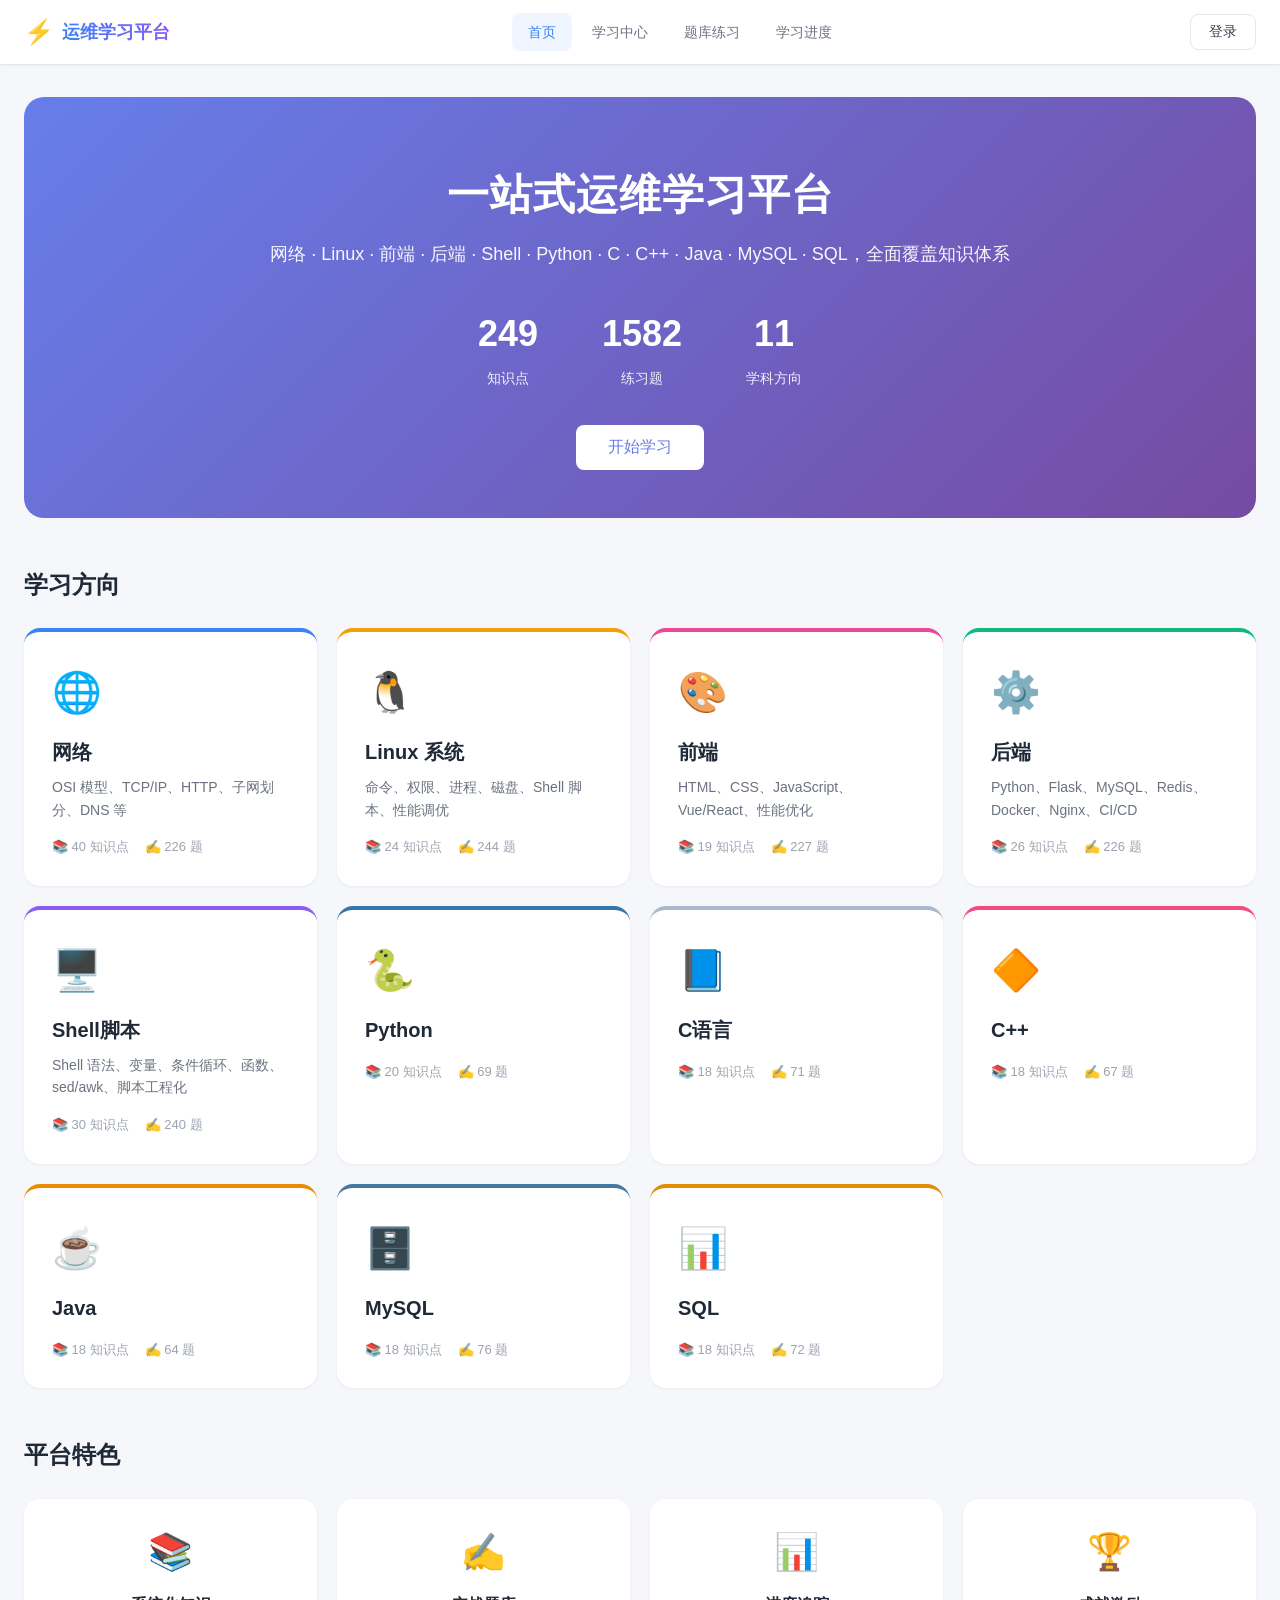
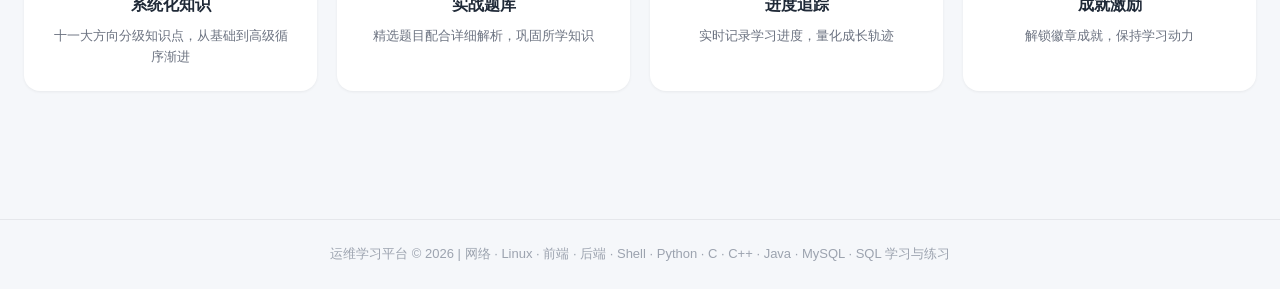
==== index.html @ 92e72fbf "大幅扩充各学科知识点和题目 新增 53 个知识点和 239 道题目，覆盖 11 个学科： - python: 标准库/正则/asyncio/网络/SQLAlchemy/Django/性能优化/包管理 " ====
<!DOCTYPE html>
<html lang="zh-CN">
<head>
    <meta charset="UTF-8">
    <meta name="viewport" content="width=device-width, initial-scale=1.0">
    <title>运维学习平台 | Ops Learning</title>
    <link rel="stylesheet" href="styles.css?v=15">
</head>
<body>
    <!-- 顶部导航 -->
    <header class="header">
        <div class="header-inner">
            <div class="logo">
                <span class="logo-icon">⚡</span>
                <span class="logo-text">运维学习平台</span>
            </div>
            <nav class="nav">
                <a href="#" class="nav-item active" data-page="home">首页</a>
                <a href="#" class="nav-item" data-page="learn">学习中心</a>
                <a href="#" class="nav-item" data-page="quiz">题库练习</a>
                <a href="#" class="nav-item" data-page="progress">学习进度</a>
            </nav>
            <div class="user-area">
                <button class="btn btn-ghost" id="loginBtn">登录</button>
                <div class="user-info hidden" id="userInfo">
                    <span class="avatar" id="userAvatar">U</span>
                    <span class="username" id="userName">访客</span>
                    <button class="btn btn-text" id="logoutBtn">退出</button>
                </div>
            </div>
        </div>
    </header>

    <!-- 主内容区 -->
    <main class="main">
        <!-- 首页 -->
        <section class="page active" id="page-home">
            <div class="hero">
                <h1 class="hero-title">一站式运维学习平台</h1>
                <p class="hero-subtitle">网络 · Linux · 前端 · 后端 · Shell · Python · C · C++ · Java · MySQL · SQL，全面覆盖知识体系</p>
                <div class="hero-stats">
                    <div class="stat">
                        <div class="stat-num" id="statTopics">0</div>
                        <div class="stat-label">知识点</div>
                    </div>
                    <div class="stat">
                        <div class="stat-num" id="statQuestions">0</div>
                        <div class="stat-label">练习题</div>
                    </div>
                    <div class="stat">
                        <div class="stat-num">11</div>
                        <div class="stat-label">学科方向</div>
                    </div>
                </div>
                <button class="btn btn-primary btn-lg" id="startLearnBtn">开始学习</button>
            </div>

            <div class="section">
                <h2 class="section-title">学习方向</h2>
                <div class="category-grid" id="categoryGrid"></div>
            </div>

            <div class="section">
                <h2 class="section-title">平台特色</h2>
                <div class="feature-grid">
                    <div class="feature-card">
                        <div class="feature-icon">📚</div>
                        <h3>系统化知识</h3>
                        <p>十一大方向分级知识点，从基础到高级循序渐进</p>
                    </div>
                    <div class="feature-card">
                        <div class="feature-icon">✍️</div>
                        <h3>实战题库</h3>
                        <p>精选题目配合详细解析，巩固所学知识</p>
                    </div>
                    <div class="feature-card">
                        <div class="feature-icon">📊</div>
                        <h3>进度追踪</h3>
                        <p>实时记录学习进度，量化成长轨迹</p>
                    </div>
                    <div class="feature-card">
                        <div class="feature-icon">🏆</div>
                        <h3>成就激励</h3>
                        <p>解锁徽章成就，保持学习动力</p>
                    </div>
                </div>
            </div>
        </section>

        <!-- 学习中心 -->
        <section class="page" id="page-learn">
            <div class="page-header">
                <h1 class="page-title">学习中心</h1>
                <p class="page-desc">选择学科方向，浏览分级知识点</p>
            </div>
            <div class="learn-layout">
                <aside class="learn-sidebar">
                    <h3 class="sidebar-title">学科分类</h3>
                    <div class="category-tabs" id="learnTabs"></div>
                    <div class="filter-group">
                        <h4 class="filter-title">难度筛选</h4>
                        <label class="filter-item"><input type="radio" name="level" value="all" checked> 全部</label>
                        <label class="filter-item"><input type="radio" name="level" value="基础"> 基础</label>
                        <label class="filter-item"><input type="radio" name="level" value="进阶"> 进阶</label>
                        <label class="filter-item"><input type="radio" name="level" value="高级"> 高级</label>
                    </div>
                </aside>
                <div class="learn-content">
                    <div class="topic-list" id="topicList"></div>
                </div>
                <aside class="learn-detail" id="learnDetail">
                    <div class="empty-detail">
                        <div class="empty-icon">📖</div>
                        <p>点击左侧知识点查看详细内容</p>
                    </div>
                </aside>
            </div>
        </section>

        <!-- 题库练习 -->
        <section class="page" id="page-quiz">
            <div class="page-header">
                <h1 class="page-title">题库练习</h1>
                <p class="page-desc">选择学科开始练习，检验学习成果</p>
            </div>
            <div id="quizHome">
                <div class="quiz-category-grid" id="quizCategoryGrid"></div>
            </div>
            <div id="quizDifficulty" class="hidden">
                <button class="btn btn-text" id="diffBackBtn">← 返回学科</button>
                <div class="diff-panel" id="diffPanel"></div>
            </div>
            <div id="quizPlayer" class="hidden">
                <div class="quiz-header">
                    <button class="btn btn-text" id="quizBackBtn">← 返回</button>
                    <div class="quiz-progress">
                        <span id="quizCurrent">1</span> / <span id="quizTotal">10</span>
                        <span class="quiz-level-tag" id="quizLevelTag"></span>
                    </div>
                    <div class="quiz-score">
                        得分：<span id="quizScore">0</span>
                    </div>
                </div>
                <div class="quiz-progress-bar">
                    <div class="quiz-progress-fill" id="quizProgressFill"></div>
                </div>
                <div class="quiz-body" id="quizBody"></div>
                <div class="quiz-footer hidden" id="quizFooter">
                    <button class="btn btn-primary" id="quizNextBtn">下一题</button>
                </div>
            </div>
            <div id="quizResult" class="hidden">
                <div class="result-card">
                    <div class="result-emoji" id="resultEmoji">🎉</div>
                    <h2 class="result-title">练习完成！</h2>
                    <p class="result-sub" id="resultSub"></p>
                    <div class="result-score">
                        <span class="result-score-num" id="resultScore">0</span>
                        <span class="result-score-total">/ <span id="resultTotal">0</span></span>
                    </div>
                    <p class="result-msg" id="resultMsg"></p>
                    <div class="result-actions">
                        <button class="btn btn-primary" id="quizRetryBtn">再练一次</button>
                        <button class="btn btn-ghost" id="quizChangeLevelBtn">换个难度</button>
                        <button class="btn btn-ghost" id="quizHomeBtn">返回题库</button>
                    </div>
                </div>
            </div>
        </section>

        <!-- 学习进度 -->
        <section class="page" id="page-progress">
            <div class="page-header">
                <h1 class="page-title">学习进度</h1>
                <p class="page-desc">追踪你的学习足迹与成就</p>
            </div>
            <div class="progress-overview">
                <div class="progress-stat-card">
                    <div class="progress-stat-icon">📚</div>
                    <div class="progress-stat-info">
                        <div class="progress-stat-num" id="learnedCount">0</div>
                        <div class="progress-stat-label">已学知识点</div>
                    </div>
                </div>
                <div class="progress-stat-card">
                    <div class="progress-stat-icon">✍️</div>
                    <div class="progress-stat-info">
                        <div class="progress-stat-num" id="answeredCount">0</div>
                        <div class="progress-stat-label">已答题数</div>
                    </div>
                </div>
                <div class="progress-stat-card">
                    <div class="progress-stat-icon">🎯</div>
                    <div class="progress-stat-info">
                        <div class="progress-stat-num" id="correctRate">0%</div>
                        <div class="progress-stat-label">正确率</div>
                    </div>
                </div>
                <div class="progress-stat-card">
                    <div class="progress-stat-icon">🔥</div>
                    <div class="progress-stat-info">
                        <div class="progress-stat-num" id="streakDays">0</div>
                        <div class="progress-stat-label">连续学习(天)</div>
                    </div>
                </div>
            </div>

            <div class="section">
                <h2 class="section-title">各学科进度</h2>
                <div class="category-progress" id="categoryProgress"></div>
            </div>

            <div class="section">
                <h2 class="section-title">成就徽章</h2>
                <div class="badge-grid" id="badgeGrid"></div>
            </div>
        </section>
    </main>

    <!-- 登录弹窗 -->
    <div class="modal" id="loginModal">
        <div class="modal-content">
            <button class="modal-close" id="loginCloseBtn">×</button>
            <h2 class="modal-title">登录 / 注册</h2>
            <p class="modal-desc">登录后可同步学习进度</p>
            <form id="loginForm">
                <div class="form-group">
                    <label class="form-label">用户名</label>
                    <input type="text" class="form-input" id="loginUsername" placeholder="请输入用户名" required>
                </div>
                <div class="form-group">
                    <label class="form-label">密码</label>
                    <input type="password" class="form-input" id="loginPassword" placeholder="请输入密码" required>
                </div>
                <div class="form-error hidden" id="loginError"></div>
                <button type="submit" class="btn btn-primary btn-block">登录 / 注册</button>
            </form>
            <p class="modal-tip">提示：演示版，任意用户名密码即可登录</p>
        </div>
    </div>

    <!-- 知识点详情弹窗(移动端) -->
    <div class="modal" id="topicModal">
        <div class="modal-content modal-lg">
            <button class="modal-close" id="topicCloseBtn">×</button>
            <div id="topicModalBody"></div>
        </div>
    </div>

    <!-- Toast 提示 -->
    <div class="toast" id="toast"></div>

    <footer class="footer">
        <p>运维学习平台 © 2026 | 网络 · Linux · 前端 · 后端 · Shell · Python · C · C++ · Java · MySQL · SQL 学习与练习</p>
    </footer>

    <script src="data.js?v=15"></script>
    <script src="app.js?v=15"></script>
</body>
</html>
---- styles.css ----
/* ============ 基础重置 ============ */
* { margin: 0; padding: 0; box-sizing: border-box; }
html { scroll-behavior: smooth; }
body {
    font-family: -apple-system, BlinkMacSystemFont, "Segoe UI", "PingFang SC", "Microsoft YaHei", sans-serif;
    background: #f5f7fa;
    color: #1f2937;
    line-height: 1.6;
    min-height: 100vh;
    display: flex;
    flex-direction: column;
}
a { text-decoration: none; color: inherit; }
button { cursor: pointer; font-family: inherit; border: none; background: none; }
input { font-family: inherit; }
.hidden { display: none !important; }

/* ============ 按钮 ============ */
.btn {
    padding: 8px 18px;
    border-radius: 8px;
    font-size: 14px;
    font-weight: 500;
    transition: all 0.2s;
    display: inline-flex;
    align-items: center;
    justify-content: center;
    gap: 6px;
}
.btn-primary { background: #3b82f6; color: #fff; }
.btn-primary:hover { background: #2563eb; transform: translateY(-1px); }
.btn-ghost { background: #fff; color: #374151; border: 1px solid #e5e7eb; }
.btn-ghost:hover { background: #f9fafb; border-color: #d1d5db; }
.btn-text { color: #6b7280; padding: 4px 8px; }
.btn-text:hover { color: #3b82f6; }
.btn-lg { padding: 12px 32px; font-size: 16px; }
.btn-block { width: 100%; padding: 12px; }
.btn:disabled { opacity: 0.5; cursor: not-allowed; }

/* ============ 顶部导航 ============ */
.header {
    background: #fff;
    border-bottom: 1px solid #e5e7eb;
    position: sticky;
    top: 0;
    z-index: 100;
    box-shadow: 0 1px 3px rgba(0,0,0,0.04);
}
.header-inner {
    max-width: 1280px;
    margin: 0 auto;
    padding: 0 24px;
    height: 64px;
    display: flex;
    align-items: center;
    justify-content: space-between;
    gap: 24px;
}
.logo { display: flex; align-items: center; gap: 8px; font-weight: 700; font-size: 18px; }
.logo-icon { font-size: 24px; }
.logo-text { background: linear-gradient(90deg, #3b82f6, #8b5cf6); -webkit-background-clip: text; background-clip: text; -webkit-text-fill-color: transparent; }
.nav { display: flex; gap: 4px; }
.nav-item {
    padding: 8px 16px;
    border-radius: 8px;
    color: #6b7280;
    font-size: 14px;
    font-weight: 500;
    transition: all 0.2s;
}
.nav-item:hover { background: #f3f4f6; color: #1f2937; }
.nav-item.active { background: #eff6ff; color: #3b82f6; }
.user-area { display: flex; align-items: center; gap: 8px; }
.user-info { display: flex; align-items: center; gap: 8px; }
.avatar {
    width: 32px; height: 32px;
    border-radius: 50%;
    background: linear-gradient(135deg, #3b82f6, #8b5cf6);
    color: #fff;
    display: flex; align-items: center; justify-content: center;
    font-weight: 600; font-size: 14px;
}
.username { font-size: 14px; color: #374151; font-weight: 500; }

/* ============ 主内容 ============ */
.main { flex: 1; max-width: 1280px; margin: 0 auto; width: 100%; padding: 32px 24px; }
.page { display: none; }
.page.active { display: block; }

/* ============ 首页 Hero ============ */
.hero {
    text-align: center;
    padding: 64px 24px 48px;
    background: linear-gradient(135deg, #667eea 0%, #764ba2 100%);
    border-radius: 20px;
    color: #fff;
    margin-bottom: 48px;
}
.hero-title { font-size: 42px; font-weight: 800; margin-bottom: 12px; letter-spacing: 1px; }
.hero-subtitle { font-size: 18px; opacity: 0.95; margin-bottom: 36px; }
.hero-stats { display: flex; justify-content: center; gap: 64px; margin-bottom: 36px; }
.stat-num { font-size: 36px; font-weight: 700; }
.stat-label { font-size: 14px; opacity: 0.9; margin-top: 4px; }
.hero .btn-primary { background: #fff; color: #667eea; }
.hero .btn-primary:hover { background: #f3f4f6; }

/* ============ 区块 ============ */
.section { margin-bottom: 48px; }
.section-title { font-size: 24px; font-weight: 700; margin-bottom: 24px; color: #1f2937; }

/* ============ 分类卡片 ============ */
.category-grid {
    display: grid;
    grid-template-columns: repeat(auto-fit, minmax(240px, 1fr));
    gap: 20px;
}
.category-card {
    background: #fff;
    border-radius: 16px;
    padding: 28px;
    box-shadow: 0 1px 3px rgba(0,0,0,0.06);
    transition: all 0.25s;
    cursor: pointer;
    border-top: 4px solid var(--cat-color);
}
.category-card:hover { transform: translateY(-4px); box-shadow: 0 12px 24px rgba(0,0,0,0.1); }
.category-icon { font-size: 40px; margin-bottom: 12px; }
.category-name { font-size: 20px; font-weight: 700; margin-bottom: 8px; }
.category-desc { color: #6b7280; font-size: 14px; margin-bottom: 16px; }
.category-meta { display: flex; gap: 16px; font-size: 13px; color: #9ca3af; }
.category-meta span { display: flex; align-items: center; gap: 4px; }

/* ============ 特色卡片 ============ */
.feature-grid {
    display: grid;
    grid-template-columns: repeat(auto-fit, minmax(220px, 1fr));
    gap: 20px;
}
.feature-card {
    background: #fff;
    border-radius: 16px;
    padding: 24px;
    text-align: center;
    box-shadow: 0 1px 3px rgba(0,0,0,0.06);
    transition: transform 0.2s;
}
.feature-card:hover { transform: translateY(-2px); }
.feature-icon { font-size: 36px; margin-bottom: 12px; }
.feature-card h3 { font-size: 16px; margin-bottom: 8px; }
.feature-card p { color: #6b7280; font-size: 13px; }

/* ============ 学习中心 ============ */
.page-header { margin-bottom: 24px; }
.page-title { font-size: 28px; font-weight: 700; }
.page-desc { color: #6b7280; margin-top: 4px; }
.learn-layout {
    display: grid;
    grid-template-columns: 240px 1fr 1.2fr;
    gap: 24px;
    align-items: start;
}
.learn-sidebar {
    background: #fff;
    border-radius: 16px;
    padding: 20px;
    position: sticky;
    top: 88px;
    box-shadow: 0 1px 3px rgba(0,0,0,0.06);
}
.sidebar-title { font-size: 14px; color: #9ca3af; margin-bottom: 12px; text-transform: uppercase; letter-spacing: 1px; }
.category-tabs { display: flex; flex-direction: column; gap: 4px; margin-bottom: 24px; }
.tab-item {
    padding: 10px 12px;
    border-radius: 8px;
    display: flex;
    align-items: center;
    gap: 8px;
    cursor: pointer;
    transition: all 0.2s;
    font-size: 14px;
    color: #4b5563;
}
.tab-item:hover { background: #f3f4f6; }
.tab-item.active { background: #eff6ff; color: #3b82f6; font-weight: 600; }
.tab-icon { font-size: 18px; }
.filter-group { border-top: 1px solid #f3f4f6; padding-top: 20px; }
.filter-title { font-size: 12px; color: #9ca3af; margin-bottom: 8px; text-transform: uppercase; letter-spacing: 1px; }
.filter-item { display: flex; align-items: center; gap: 6px; padding: 6px 8px; font-size: 14px; cursor: pointer; color: #4b5563; }
.filter-item:hover { background: #f9fafb; border-radius: 6px; }
.filter-item input { cursor: pointer; }

.learn-content { min-height: 400px; }
.topic-list { display: flex; flex-direction: column; gap: 12px; }
.topic-item {
    background: #fff;
    border-radius: 12px;
    padding: 16px 20px;
    box-shadow: 0 1px 3px rgba(0,0,0,0.06);
    cursor: pointer;
    transition: all 0.2s;
    border-left: 3px solid transparent;
}
.topic-item:hover { transform: translateX(4px); box-shadow: 0 4px 12px rgba(0,0,0,0.08); }
.topic-item.active { border-left-color: #3b82f6; background: #f0f7ff; }
.topic-item.learned::after { content: '✓'; color: #10b981; float: right; font-weight: 700; }
.topic-title { font-weight: 600; font-size: 15px; margin-bottom: 6px; }
.topic-meta { display: flex; gap: 8px; align-items: center; }
.level-badge {
    font-size: 11px;
    padding: 2px 8px;
    border-radius: 10px;
    font-weight: 600;
}
.level-badge.基础 { background: #dcfce7; color: #16a34a; }
.level-badge.进阶 { background: #fef3c7; color: #d97706; }
.level-badge.高级 { background: #fee2e2; color: #dc2626; }

.learn-detail {
    background: #fff;
    border-radius: 16px;
    padding: 28px;
    box-shadow: 0 1px 3px rgba(0,0,0,0.06);
    position: sticky;
    top: 88px;
    max-height: calc(100vh - 120px);
    overflow-y: auto;
}
.empty-detail { text-align: center; padding: 60px 20px; color: #9ca3af; }
.empty-icon { font-size: 48px; margin-bottom: 12px; opacity: 0.6; }
.detail-header { border-bottom: 1px solid #f3f4f6; padding-bottom: 16px; margin-bottom: 20px; }
.detail-title { font-size: 22px; font-weight: 700; margin-bottom: 8px; }
.detail-body { font-size: 14px; color: #374151; line-height: 1.8; }
.detail-body h3 { font-size: 16px; margin: 20px 0 10px; color: #1f2937; }
.detail-body pre {
    background: #1e293b;
    color: #e2e8f0;
    padding: 14px 16px;
    border-radius: 10px;
    overflow-x: auto;
    margin: 12px 0;
    font-size: 13px;
    line-height: 1.6;
    font-family: "JetBrains Mono", "Consolas", monospace;
}
.detail-body code { font-family: "JetBrains Mono", "Consolas", monospace; }
.detail-body strong { color: #1f2937; }
.detail-body ul, .detail-body ol { padding-left: 20px; margin: 8px 0; }
.detail-body li { margin: 4px 0; }
.detail-actions { margin-top: 24px; padding-top: 20px; border-top: 1px solid #f3f4f6; }
.mark-learned { width: 100%; }

/* 实战实例 */
.detail-example { margin-top: 20px; }
.example-header {
    font-size: 15px;
    font-weight: 600;
    color: #8b5cf6;
    margin-bottom: 10px;
    padding: 8px 14px;
    background: #f5f3ff;
    border-radius: 8px;
    border-left: 3px solid #8b5cf6;
}
.example-code {
    background: #1e293b;
    color: #e2e8f0;
    padding: 16px;
    border-radius: 10px;
    overflow-x: auto;
    font-size: 13px;
    line-height: 1.6;
    font-family: "JetBrains Mono", "Consolas", "Monaco", monospace;
}
.example-code code {
    font-family: inherit;
    white-space: pre;
}

/* ============ 题库 ============ */
.quiz-category-grid {
    display: grid;
    grid-template-columns: repeat(auto-fit, minmax(240px, 1fr));
    gap: 20px;
}
.quiz-category-card {
    background: #fff;
    border-radius: 16px;
    padding: 28px;
    box-shadow: 0 1px 3px rgba(0,0,0,0.06);
    cursor: pointer;
    transition: all 0.25s;
    border-top: 4px solid var(--cat-color);
}
.quiz-category-card:hover { transform: translateY(-4px); box-shadow: 0 12px 24px rgba(0,0,0,0.1); }
.quiz-category-card h3 { font-size: 20px; margin-bottom: 8px; display: flex; align-items: center; gap: 8px; }
.quiz-category-card p { color: #6b7280; font-size: 14px; margin-bottom: 16px; }
.quiz-category-meta { display: flex; justify-content: space-between; align-items: center; font-size: 13px; color: #9ca3af; }
.quiz-category-meta strong { color: #3b82f6; }

.quiz-header {
    display: flex;
    justify-content: space-between;
    align-items: center;
    margin-bottom: 16px;
}
.quiz-progress { font-size: 16px; font-weight: 600; color: #374151; }
.quiz-score { font-size: 14px; color: #6b7280; }
.quiz-score span { color: #3b82f6; font-weight: 700; }
.quiz-progress-bar { background: #e5e7eb; height: 6px; border-radius: 3px; overflow: hidden; margin-bottom: 28px; }
.quiz-progress-fill { background: linear-gradient(90deg, #3b82f6, #8b5cf6); height: 100%; width: 0; transition: width 0.3s; }

.quiz-body {
    background: #fff;
    border-radius: 16px;
    padding: 32px;
    box-shadow: 0 1px 3px rgba(0,0,0,0.06);
    min-height: 320px;
}
.quiz-question { font-size: 18px; font-weight: 600; margin-bottom: 24px; line-height: 1.6; }
.quiz-options { display: flex; flex-direction: column; gap: 12px; }
.quiz-option {
    padding: 14px 18px;
    border: 2px solid #e5e7eb;
    border-radius: 12px;
    cursor: pointer;
    transition: all 0.2s;
    font-size: 15px;
    display: flex;
    align-items: center;
    gap: 12px;
}
.quiz-option:hover { border-color: #93c5fd; background: #f0f7ff; }
.quiz-option.selected { border-color: #3b82f6; background: #eff6ff; }
.quiz-option.correct { border-color: #10b981; background: #d1fae5; color: #065f46; }
.quiz-option.wrong { border-color: #ef4444; background: #fee2e2; color: #991b1b; }
.option-label {
    width: 28px; height: 28px;
    border-radius: 50%;
    background: #f3f4f6;
    display: flex; align-items: center; justify-content: center;
    font-weight: 600; font-size: 13px;
    flex-shrink: 0;
}
.quiz-option.correct .option-label { background: #10b981; color: #fff; }
.quiz-option.wrong .option-label { background: #ef4444; color: #fff; }
.quiz-explain {
    margin-top: 20px;
    padding: 16px;
    background: #fefce8;
    border-left: 4px solid #facc15;
    border-radius: 8px;
    font-size: 14px;
    line-height: 1.7;
}
.quiz-explain-title { font-weight: 700; margin-bottom: 4px; color: #92400e; }
.quiz-footer { margin-top: 24px; text-align: right; }

/* 结果页 */
.result-card {
    background: #fff;
    border-radius: 20px;
    padding: 48px 32px;
    text-align: center;
    box-shadow: 0 1px 3px rgba(0,0,0,0.06);
    max-width: 540px;
    margin: 40px auto;
}
.result-emoji { font-size: 72px; margin-bottom: 12px; }
.result-title { font-size: 24px; font-weight: 700; margin-bottom: 24px; }
.result-score { margin-bottom: 16px; }
.result-score-num { font-size: 56px; font-weight: 800; color: #3b82f6; }
.result-score-total { font-size: 24px; color: #9ca3af; }
.result-msg { color: #6b7280; margin-bottom: 28px; font-size: 15px; }
.result-actions { display: flex; gap: 12px; justify-content: center; flex-wrap: wrap; }
.result-sub { color: #6b7280; font-size: 14px; margin-bottom: 16px; }

/* ============ 难度选择 ============ */
.diff-panel { margin-top: 16px; }
.diff-header { text-align: center; margin-bottom: 28px; }
.diff-header h2 { font-size: 24px; font-weight: 700; margin-bottom: 8px; }
.diff-header p { color: #6b7280; font-size: 14px; }
.diff-grid {
    display: grid;
    grid-template-columns: repeat(auto-fit, minmax(200px, 1fr));
    gap: 20px;
    max-width: 920px;
    margin: 0 auto;
}
.diff-card {
    background: #fff;
    border-radius: 16px;
    padding: 28px 20px;
    text-align: center;
    box-shadow: 0 1px 3px rgba(0,0,0,0.06);
    cursor: pointer;
    transition: all 0.25s;
    border-top: 4px solid #e5e7eb;
}
.diff-card:hover { transform: translateY(-4px); box-shadow: 0 12px 24px rgba(0,0,0,0.1); }
.diff-icon { font-size: 36px; margin-bottom: 10px; }
.diff-name { font-size: 18px; font-weight: 700; margin-bottom: 6px; }
.diff-count { font-size: 13px; color: #9ca3af; margin-bottom: 8px; }
.diff-desc { font-size: 12px; color: #6b7280; line-height: 1.5; }
.diff-基础 { border-top-color: #10b981; }
.diff-进阶 { border-top-color: #f59e0b; }
.diff-高级 { border-top-color: #ef4444; }
.diff-all { border-top-color: #8b5cf6; }

/* 学科卡片上的难度统计 */
.quiz-level-stats { display: flex; gap: 6px; flex-wrap: wrap; margin-bottom: 14px; }
.qls-item { font-size: 12px; padding: 2px 8px; border-radius: 10px; font-weight: 600; }
.qls-基础 { background: #d1fae5; color: #065f46; }
.qls-进阶 { background: #fef3c7; color: #92400e; }
.qls-高级 { background: #fee2e2; color: #991b1b; }

/* 答题页的难度标签 */
.quiz-level-tag {
    display: inline-block;
    margin-left: 10px;
    padding: 2px 10px;
    border-radius: 10px;
    font-size: 12px;
    font-weight: 600;
    background: #f3f4f6;
    color: #6b7280;
}
.quiz-level-tag.qlt-基础 { background: #d1fae5; color: #065f46; }
.quiz-level-tag.qlt-进阶 { background: #fef3c7; color: #92400e; }
.quiz-level-tag.qlt-高级 { background: #fee2e2; color: #991b1b; }

/* ============ 进度页 ============ */
.progress-overview {
    display: grid;
    grid-template-columns: repeat(auto-fit, minmax(220px, 1fr));
    gap: 20px;
    margin-bottom: 40px;
}
.progress-stat-card {
    background: #fff;
    border-radius: 16px;
    padding: 24px;
    display: flex;
    align-items: center;
    gap: 16px;
    box-shadow: 0 1px 3px rgba(0,0,0,0.06);
}
.progress-stat-icon { font-size: 36px; }
.progress-stat-num { font-size: 28px; font-weight: 700; color: #1f2937; }
.progress-stat-label { font-size: 13px; color: #9ca3af; }

.category-progress { display: flex; flex-direction: column; gap: 16px; }
.cp-item {
    background: #fff;
    border-radius: 12px;
    padding: 20px;
    box-shadow: 0 1px 3px rgba(0,0,0,0.06);
}
.cp-header { display: flex; justify-content: space-between; align-items: center; margin-bottom: 12px; }
.cp-name { font-weight: 600; display: flex; align-items: center; gap: 8px; }
.cp-percent { font-weight: 700; color: #3b82f6; }
.cp-bar { background: #e5e7eb; height: 8px; border-radius: 4px; overflow: hidden; margin-bottom: 8px; }
.cp-bar-fill { height: 100%; border-radius: 4px; transition: width 0.5s; }
.cp-detail { font-size: 13px; color: #9ca3af; }

/* 徽章 */
.badge-grid {
    display: grid;
    grid-template-columns: repeat(auto-fit, minmax(150px, 1fr));
    gap: 16px;
}
.badge {
    background: #fff;
    border-radius: 16px;
    padding: 24px 16px;
    text-align: center;
    box-shadow: 0 1px 3px rgba(0,0,0,0.06);
    transition: transform 0.2s;
    opacity: 0.5;
    filter: grayscale(1);
}
.badge.unlocked { opacity: 1; filter: none; }
.badge.unlocked:hover { transform: translateY(-4px); }
.badge-icon { font-size: 40px; margin-bottom: 8px; }
.badge-name { font-weight: 600; font-size: 14px; margin-bottom: 4px; }
.badge-desc { font-size: 12px; color: #9ca3af; }

/* ============ 弹窗 ============ */
.modal {
    display: none;
    position: fixed;
    inset: 0;
    background: rgba(0,0,0,0.5);
    z-index: 1000;
    align-items: center;
    justify-content: center;
    padding: 20px;
}
.modal.active { display: flex; }
.modal-content {
    background: #fff;
    border-radius: 20px;
    padding: 32px;
    max-width: 420px;
    width: 100%;
    position: relative;
    animation: modalIn 0.25s ease;
}
.modal-lg { max-width: 760px; max-height: 88vh; overflow-y: auto; }
@keyframes modalIn { from { opacity: 0; transform: scale(0.95); } to { opacity: 1; transform: scale(1); } }
.modal-close {
    position: absolute;
    top: 16px; right: 20px;
    font-size: 24px;
    color: #9ca3af;
    width: 32px; height: 32px;
    border-radius: 50%;
    display: flex; align-items: center; justify-content: center;
}
.modal-close:hover { background: #f3f4f6; color: #1f2937; }
.modal-title { font-size: 22px; font-weight: 700; margin-bottom: 4px; }
.modal-desc { color: #6b7280; font-size: 14px; margin-bottom: 24px; }
.modal-tip { font-size: 12px; color: #9ca3af; margin-top: 16px; text-align: center; }

.form-group { margin-bottom: 16px; }
.form-label { display: block; font-size: 14px; font-weight: 500; margin-bottom: 6px; color: #374151; }
.form-input {
    width: 100%;
    padding: 10px 14px;
    border: 1px solid #e5e7eb;
    border-radius: 8px;
    font-size: 14px;
    transition: border 0.2s;
}
.form-input:focus { outline: none; border-color: #3b82f6; box-shadow: 0 0 0 3px rgba(59,130,246,0.1); }
.form-error { background: #fee2e2; color: #991b1b; padding: 10px 14px; border-radius: 8px; font-size: 13px; margin-bottom: 16px; }

/* ============ Toast ============ */
.toast {
    position: fixed;
    bottom: 32px;
    left: 50%;
    transform: translateX(-50%) translateY(100px);
    background: #1f2937;
    color: #fff;
    padding: 12px 24px;
    border-radius: 10px;
    font-size: 14px;
    box-shadow: 0 8px 24px rgba(0,0,0,0.2);
    z-index: 2000;
    transition: transform 0.3s, opacity 0.3s;
    opacity: 0;
}
.toast.show { transform: translateX(-50%) translateY(0); opacity: 1; }
.toast.success { background: #10b981; }
.toast.error { background: #ef4444; }

/* ============ 页脚 ============ */
.footer {
    text-align: center;
    padding: 24px;
    color: #9ca3af;
    font-size: 13px;
    border-top: 1px solid #e5e7eb;
    margin-top: 48px;
}

/* ============ 响应式 ============ */
@media (max-width: 1024px) {
    .learn-layout { grid-template-columns: 200px 1fr; }
    .learn-detail { display: none; }
    .hero-title { font-size: 32px; }
    .hero-stats { gap: 32px; }
}
@media (max-width: 768px) {
    .header-inner { padding: 0 16px; gap: 12px; }
    .logo-text { display: none; }
    .nav { gap: 0; }
    .nav-item { padding: 6px 10px; font-size: 13px; }
    .main { padding: 20px 16px; }
    .hero { padding: 40px 16px 32px; }
    .hero-title { font-size: 26px; }
    .hero-subtitle { font-size: 14px; }
    .hero-stats { gap: 20px; flex-wrap: wrap; }
    .stat-num { font-size: 26px; }
    .learn-layout { grid-template-columns: 1fr; }
    .learn-sidebar { position: static; }
    .category-tabs { flex-direction: row; flex-wrap: wrap; }
    .tab-item { flex: 1; min-width: 80px; justify-content: center; }
    .filter-group { display: none; }
    .quiz-body { padding: 20px; }
    .quiz-question { font-size: 16px; }
    .progress-overview { grid-template-columns: 1fr 1fr; }
}

/* ============ Markdown 渲染辅助 ============ */
.detail-body p { margin: 8px 0; }
.detail-body h1, .detail-body h2 { font-size: 18px; margin: 16px 0 10px; }
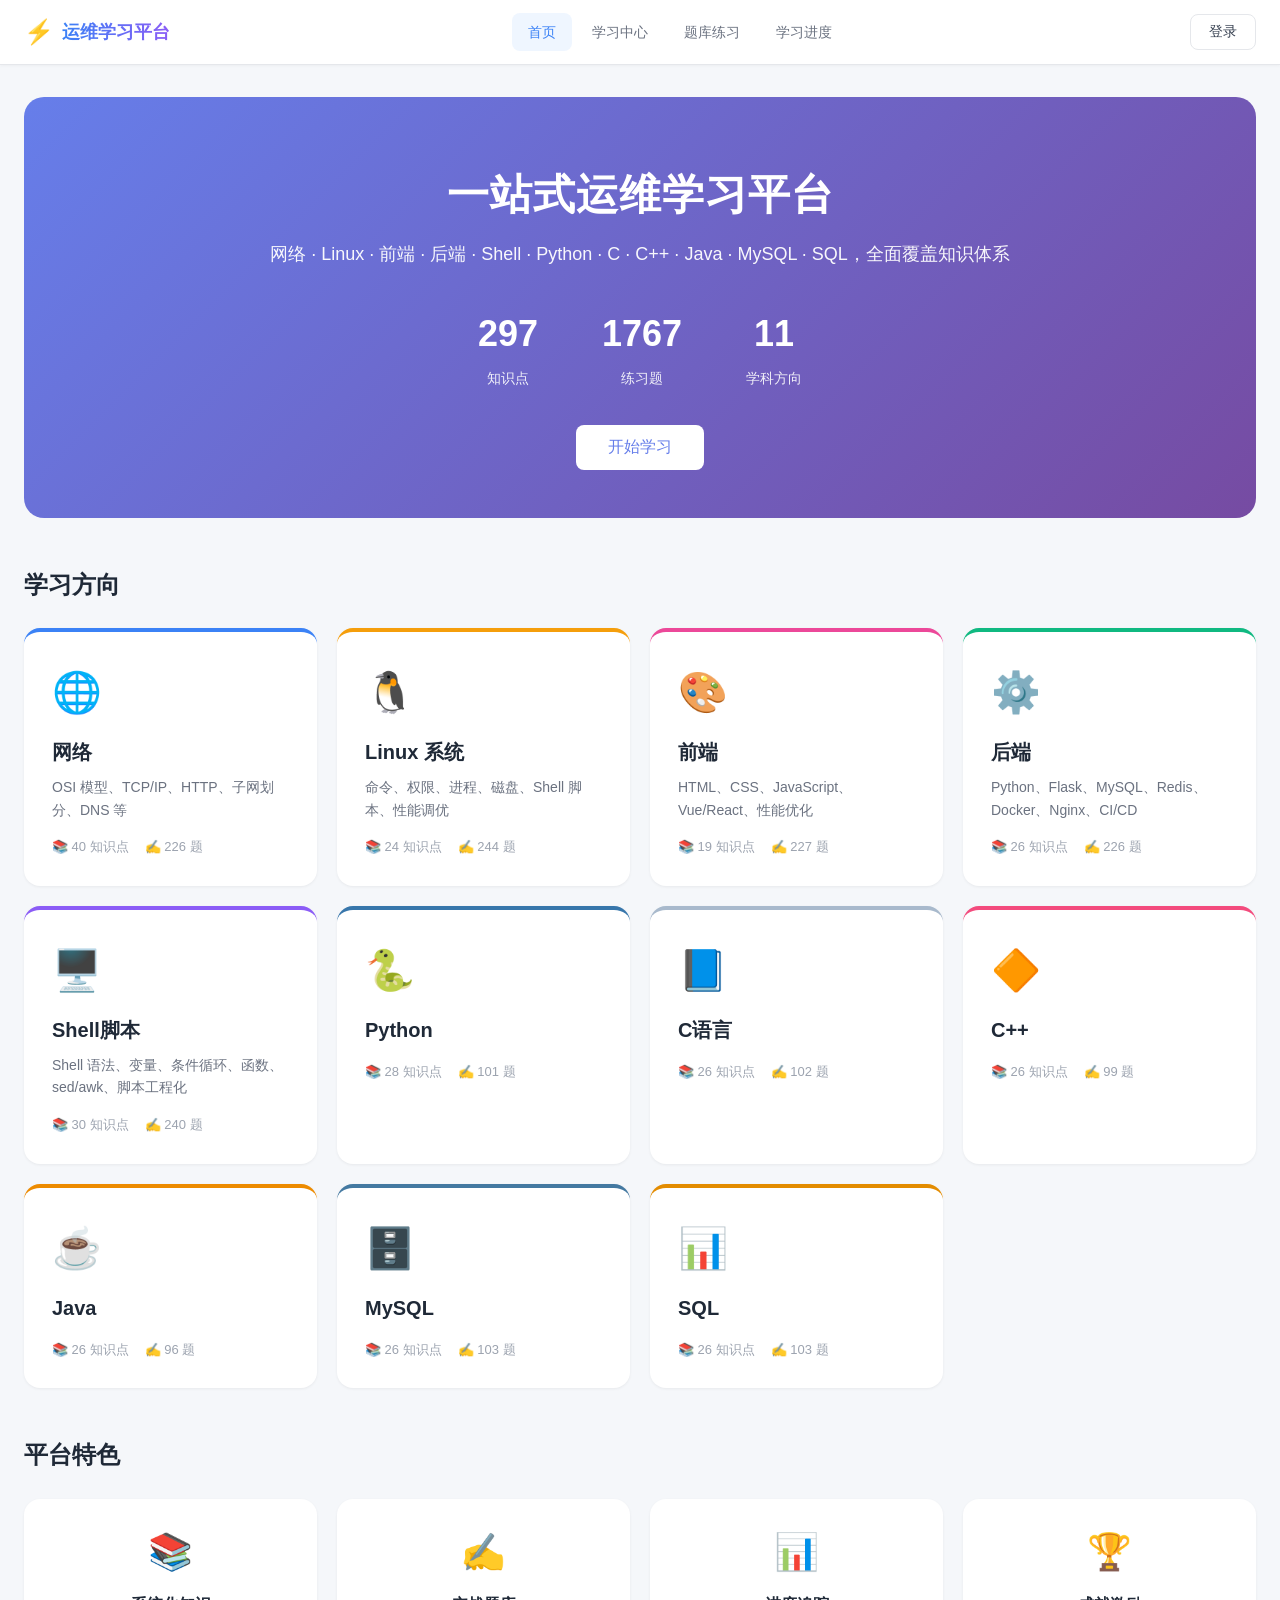
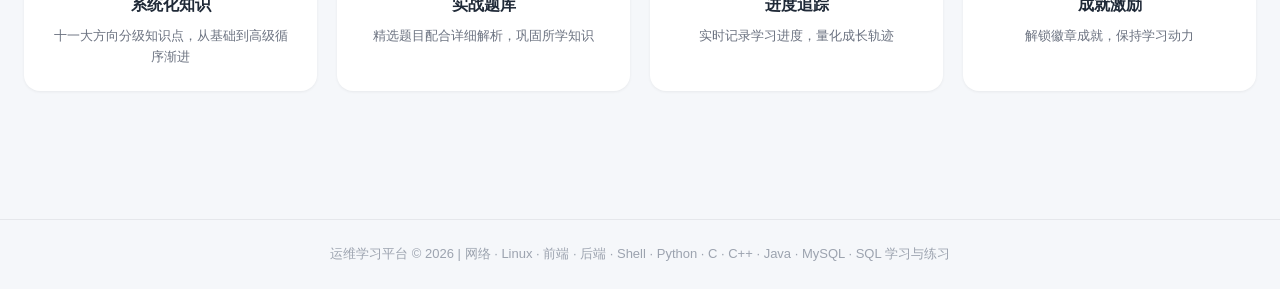
==== commit d716fa94: "大幅扩充6个学科知识点和题目(+48知识点,+185题) Python: +8知识点(GIL/内存管理/上下文管理器/dataclass/FastAPI/函数式/字节码/元编程) +32题 C: +8" ====
--- a/index.html
+++ b/index.html
@@ -4,7 +4,7 @@
     <meta charset="UTF-8">
     <meta name="viewport" content="width=device-width, initial-scale=1.0">
     <title>运维学习平台 | Ops Learning</title>
-    <link rel="stylesheet" href="styles.css?v=15">
+    <link rel="stylesheet" href="styles.css?v=16">
 </head>
 <body>
     <!-- 顶部导航 -->
@@ -254,7 +254,7 @@
         <p>运维学习平台 © 2026 | 网络 · Linux · 前端 · 后端 · Shell · Python · C · C++ · Java · MySQL · SQL 学习与练习</p>
     </footer>
 
-    <script src="data.js?v=15"></script>
-    <script src="app.js?v=15"></script>
+    <script src="data.js?v=16"></script>
+    <script src="app.js?v=16"></script>
 </body>
 </html>
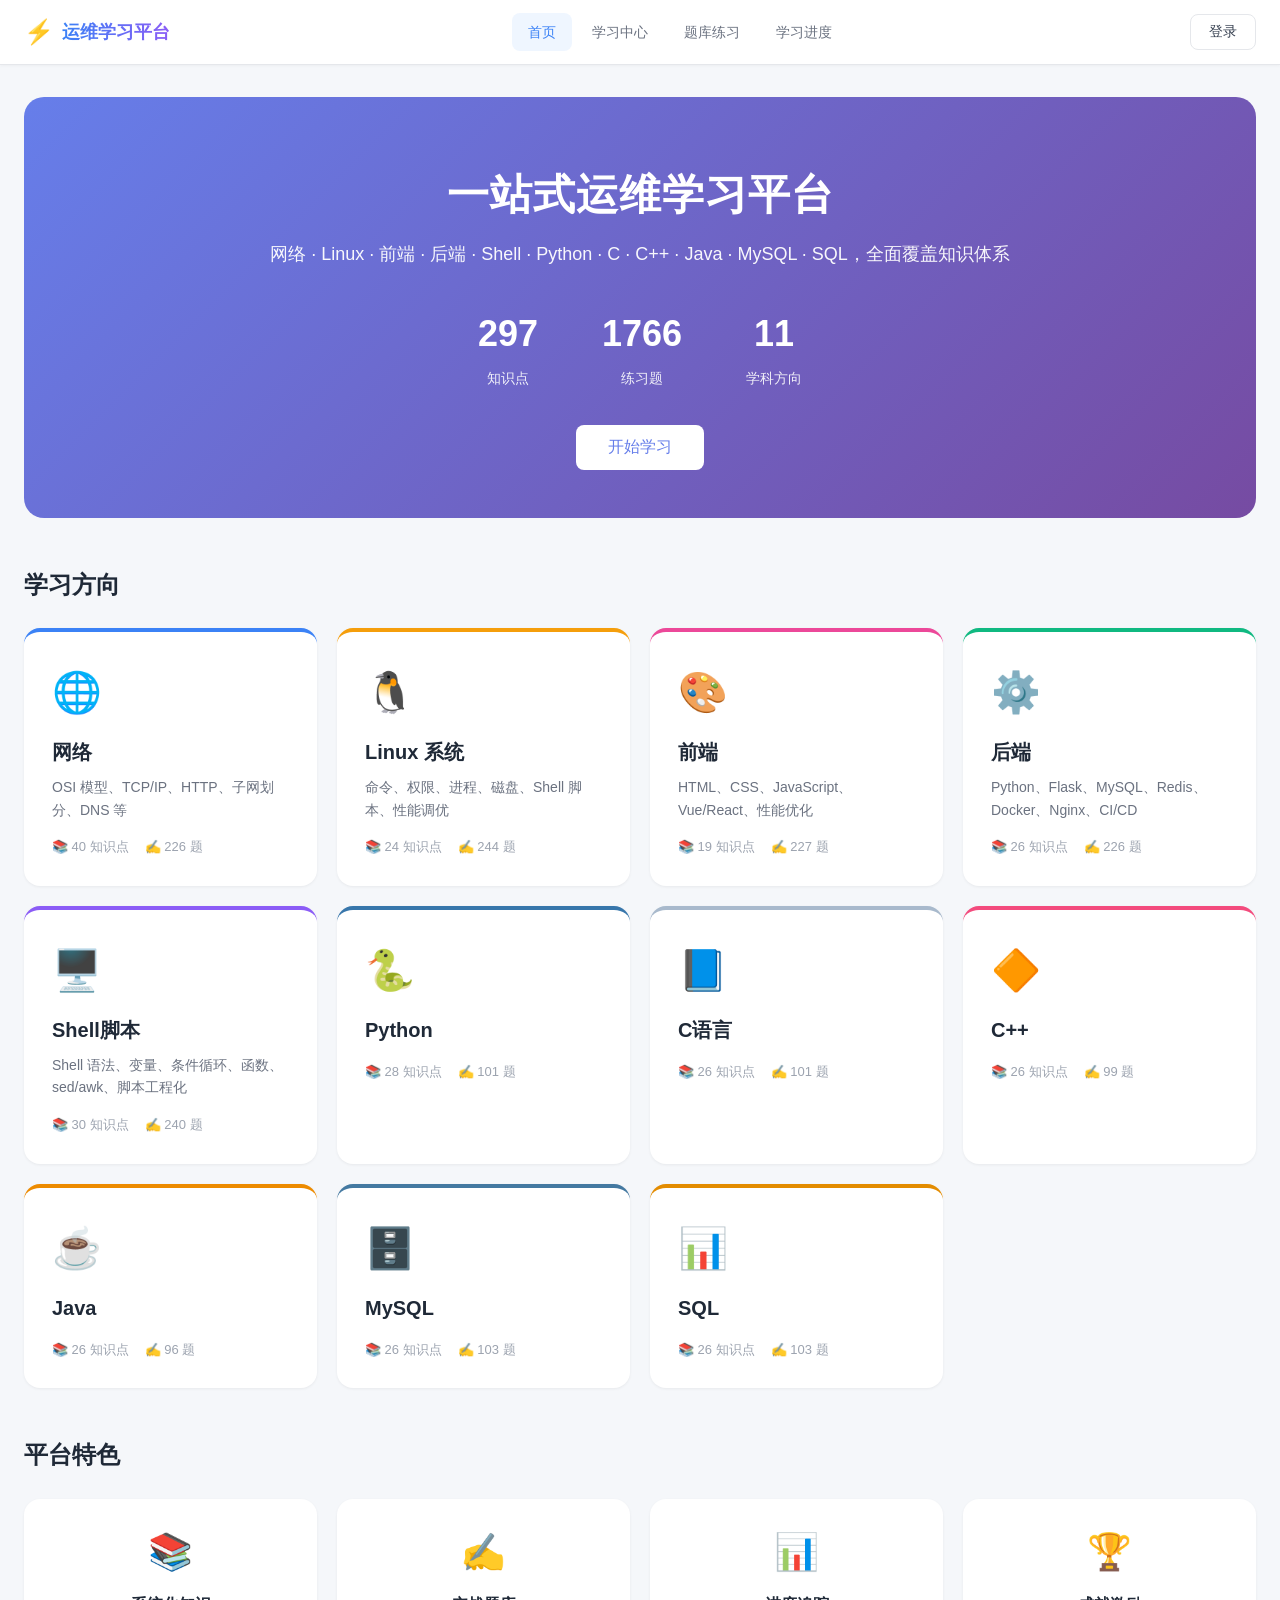
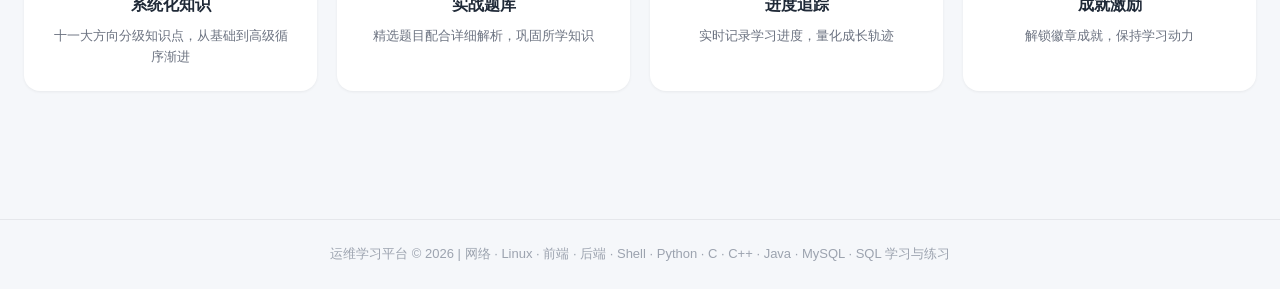
==== commit e503a3da: "修复C学科题库嵌套数组导致页面崩溃 问题: QUESTIONS.c[22] 是一个长度20的嵌套数组而非单个题目对象， 导致前端访问 q.q.substring() 时崩溃，页面无法渲染。  修复: " ====
--- a/index.html
+++ b/index.html
@@ -4,7 +4,7 @@
     <meta charset="UTF-8">
     <meta name="viewport" content="width=device-width, initial-scale=1.0">
     <title>运维学习平台 | Ops Learning</title>
-    <link rel="stylesheet" href="styles.css?v=16">
+    <link rel="stylesheet" href="styles.css?v=17">
 </head>
 <body>
     <!-- 顶部导航 -->
@@ -254,7 +254,7 @@
         <p>运维学习平台 © 2026 | 网络 · Linux · 前端 · 后端 · Shell · Python · C · C++ · Java · MySQL · SQL 学习与练习</p>
     </footer>
 
-    <script src="data.js?v=16"></script>
-    <script src="app.js?v=16"></script>
+    <script src="data.js?v=17"></script>
+    <script src="app.js?v=17"></script>
 </body>
 </html>
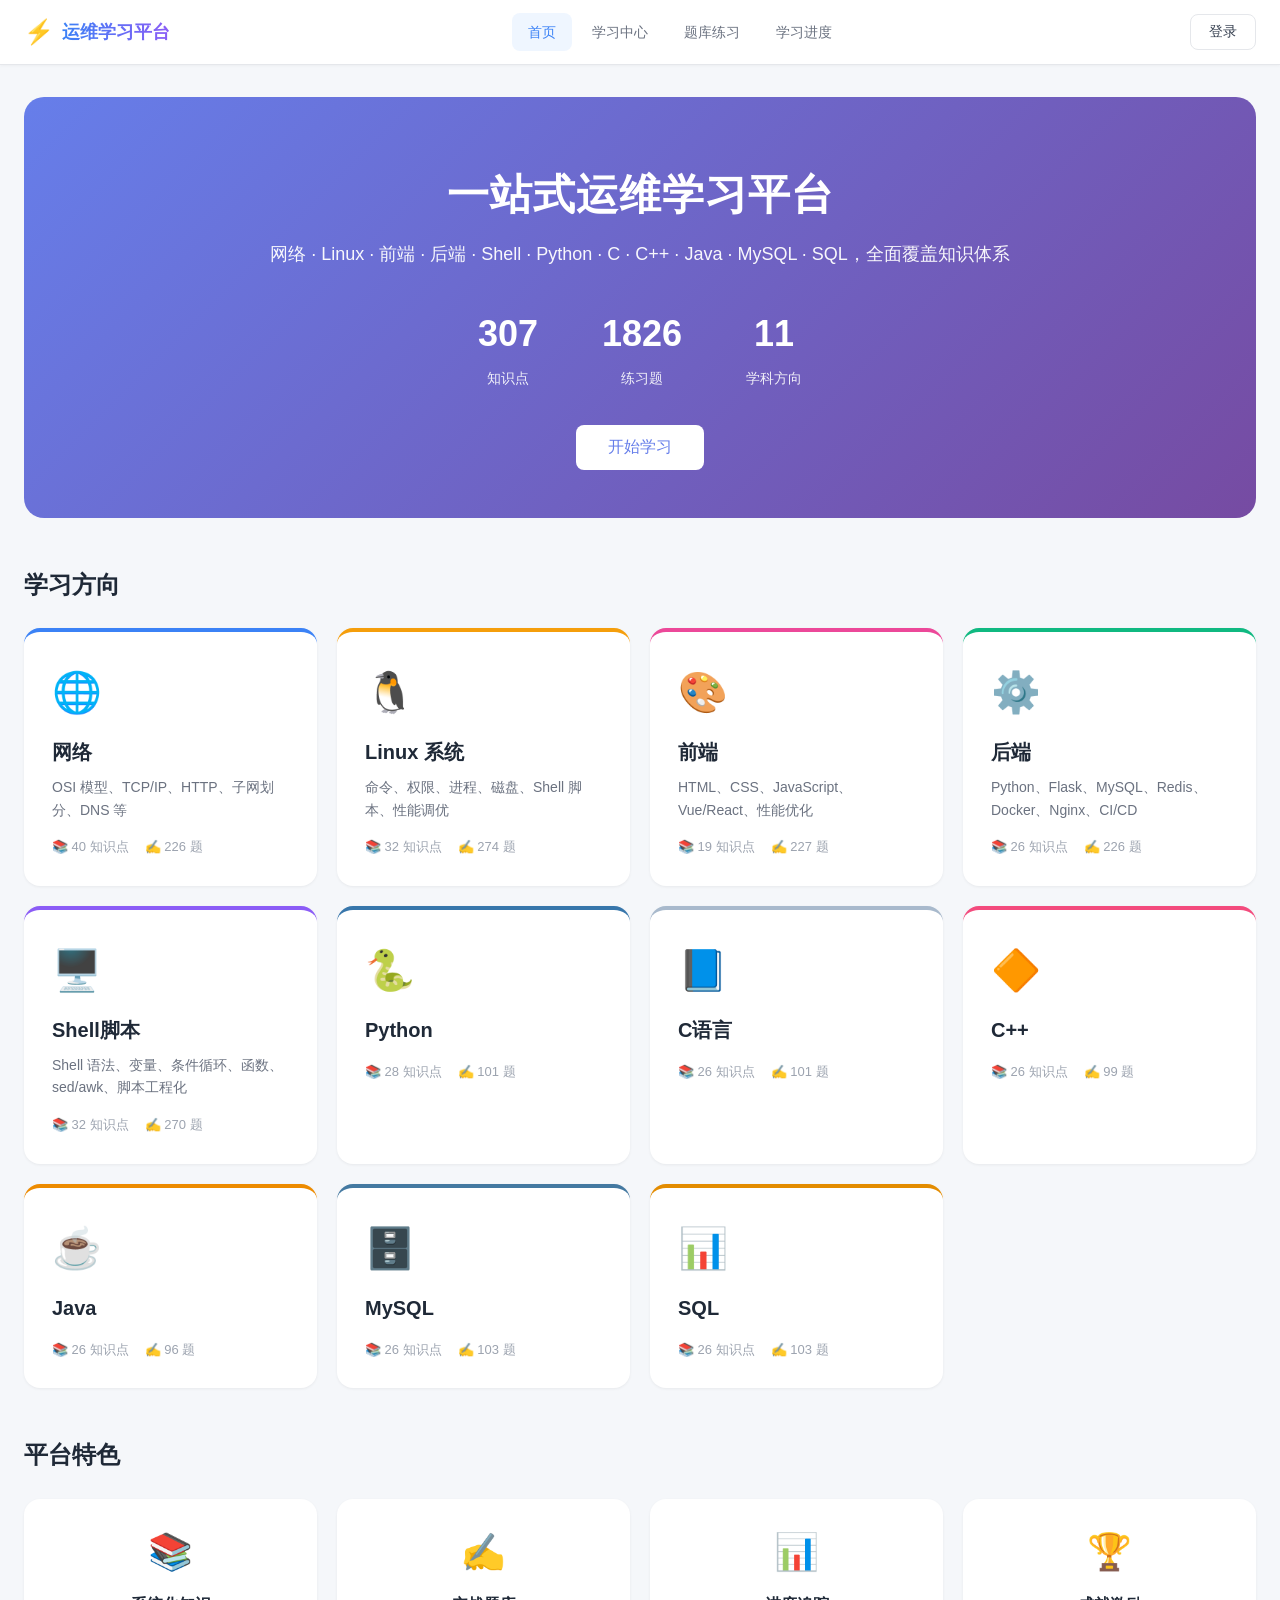
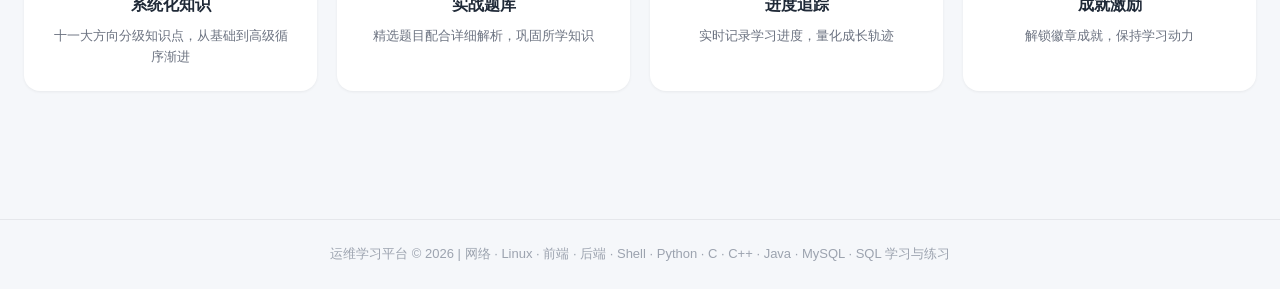
==== commit f65b5ff9: "新增Linux、Shell、MySQL、SQL第三批知识点和题目 - Linux: 新增8个高级知识点，30道题目（启动流程、SELinux、LVM、RAID等） - Shell: 新增6个高级知识点" ====
--- a/index.html
+++ b/index.html
@@ -4,7 +4,7 @@
     <meta charset="UTF-8">
     <meta name="viewport" content="width=device-width, initial-scale=1.0">
     <title>运维学习平台 | Ops Learning</title>
-    <link rel="stylesheet" href="styles.css?v=17">
+    <link rel="stylesheet" href="styles.css?v=18">
 </head>
 <body>
     <!-- 顶部导航 -->
@@ -254,7 +254,7 @@
         <p>运维学习平台 © 2026 | 网络 · Linux · 前端 · 后端 · Shell · Python · C · C++ · Java · MySQL · SQL 学习与练习</p>
     </footer>
 
-    <script src="data.js?v=17"></script>
-    <script src="app.js?v=17"></script>
+    <script src="data.js?v=18"></script>
+    <script src="app.js?v=18"></script>
 </body>
 </html>
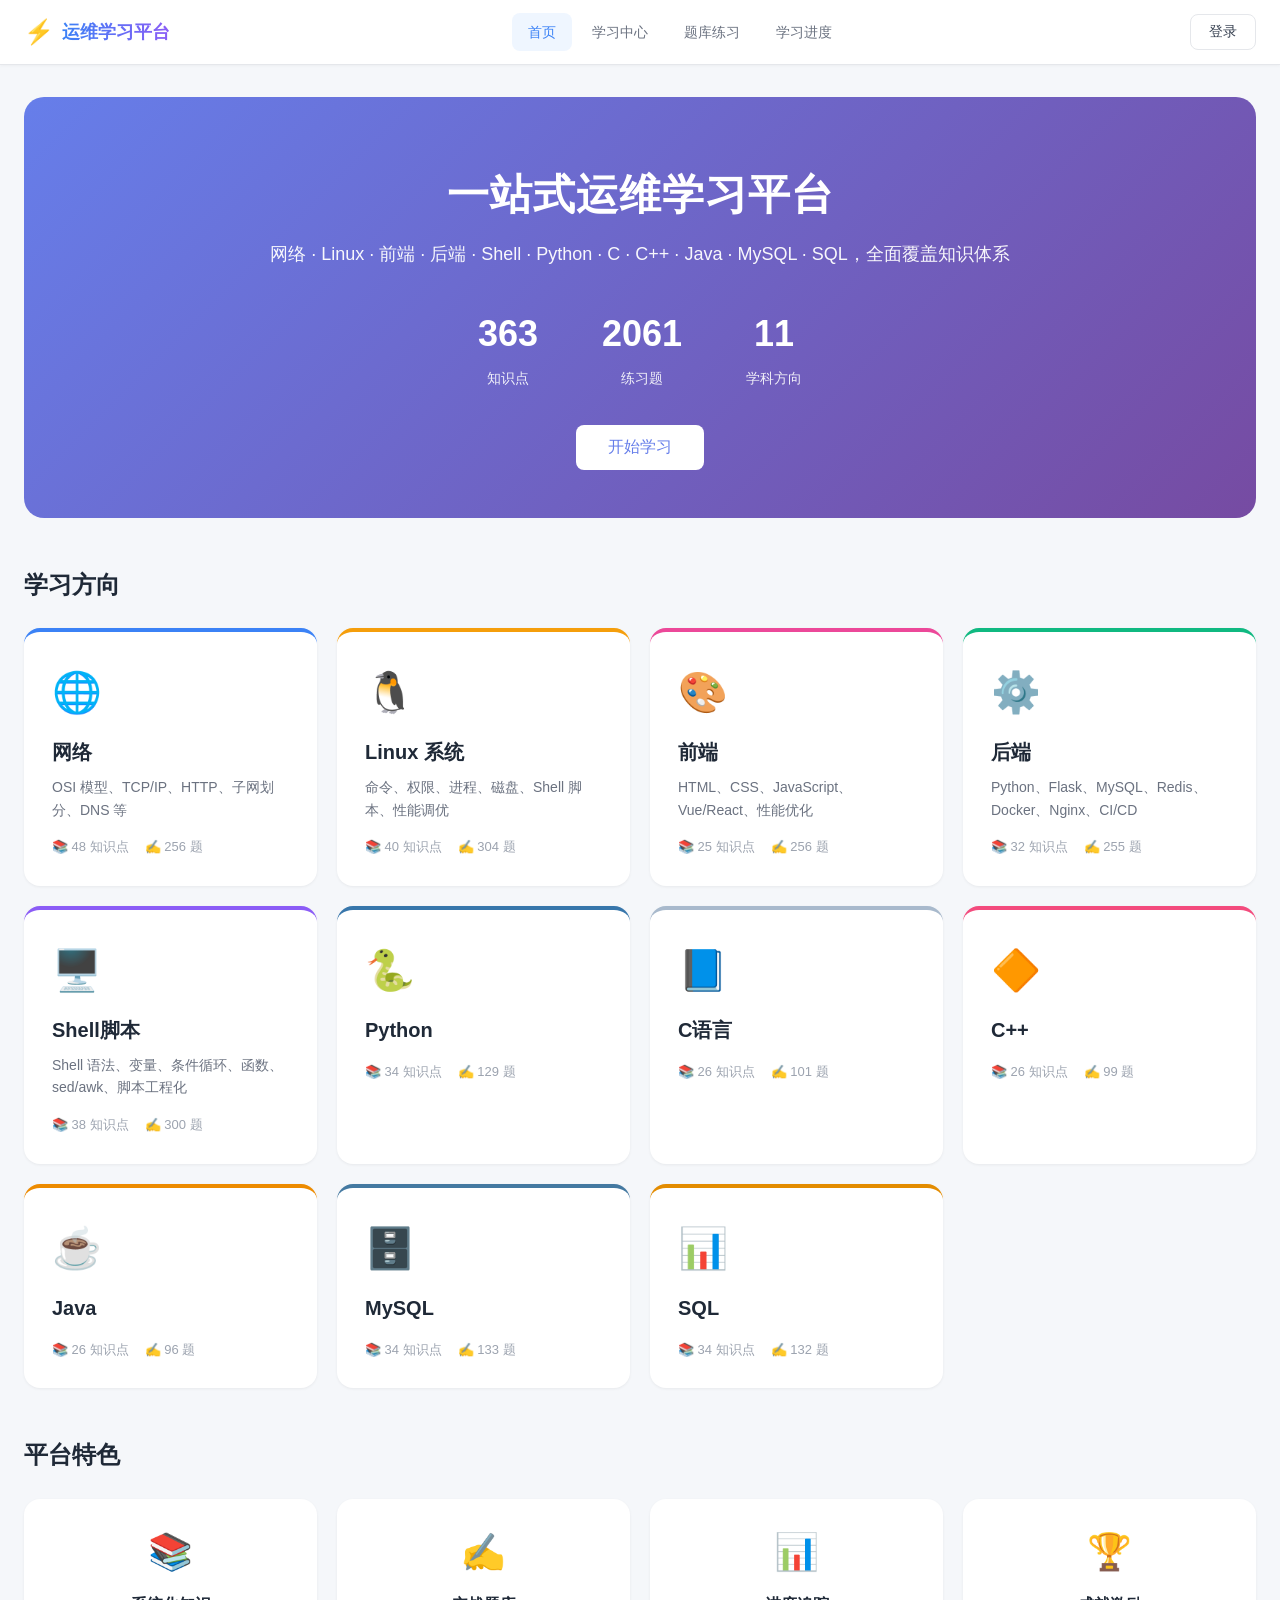
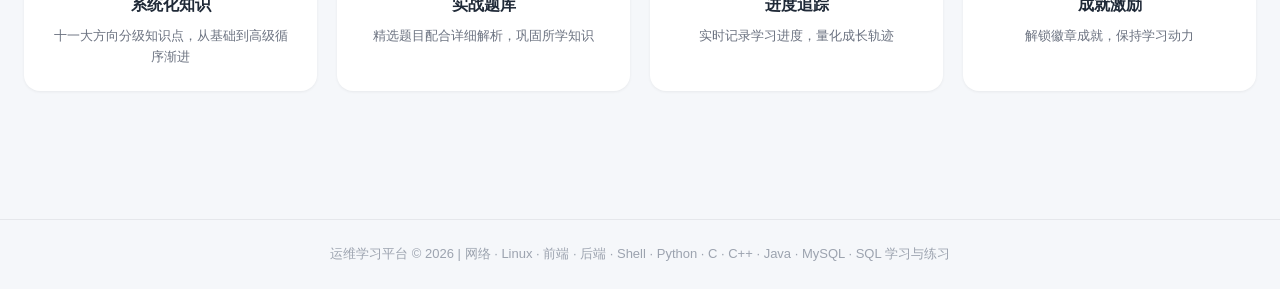
==== commit f6db5016: "第四批扩展：新增56个知识点+235道题目，覆盖企业最新技术 网络：SDN/OpenFlow、SASE、零信任、WireGuard、QUIC/HTTP3、       eBPF网络、云VPC、5G核心" ====
--- a/index.html
+++ b/index.html
@@ -4,7 +4,7 @@
     <meta charset="UTF-8">
     <meta name="viewport" content="width=device-width, initial-scale=1.0">
     <title>运维学习平台 | Ops Learning</title>
-    <link rel="stylesheet" href="styles.css?v=18">
+    <link rel="stylesheet" href="styles.css?v=19">
 </head>
 <body>
     <!-- 顶部导航 -->
@@ -254,7 +254,7 @@
         <p>运维学习平台 © 2026 | 网络 · Linux · 前端 · 后端 · Shell · Python · C · C++ · Java · MySQL · SQL 学习与练习</p>
     </footer>
 
-    <script src="data.js?v=18"></script>
-    <script src="app.js?v=18"></script>
+    <script src="data.js?v=19"></script>
+    <script src="app.js?v=19"></script>
 </body>
 </html>
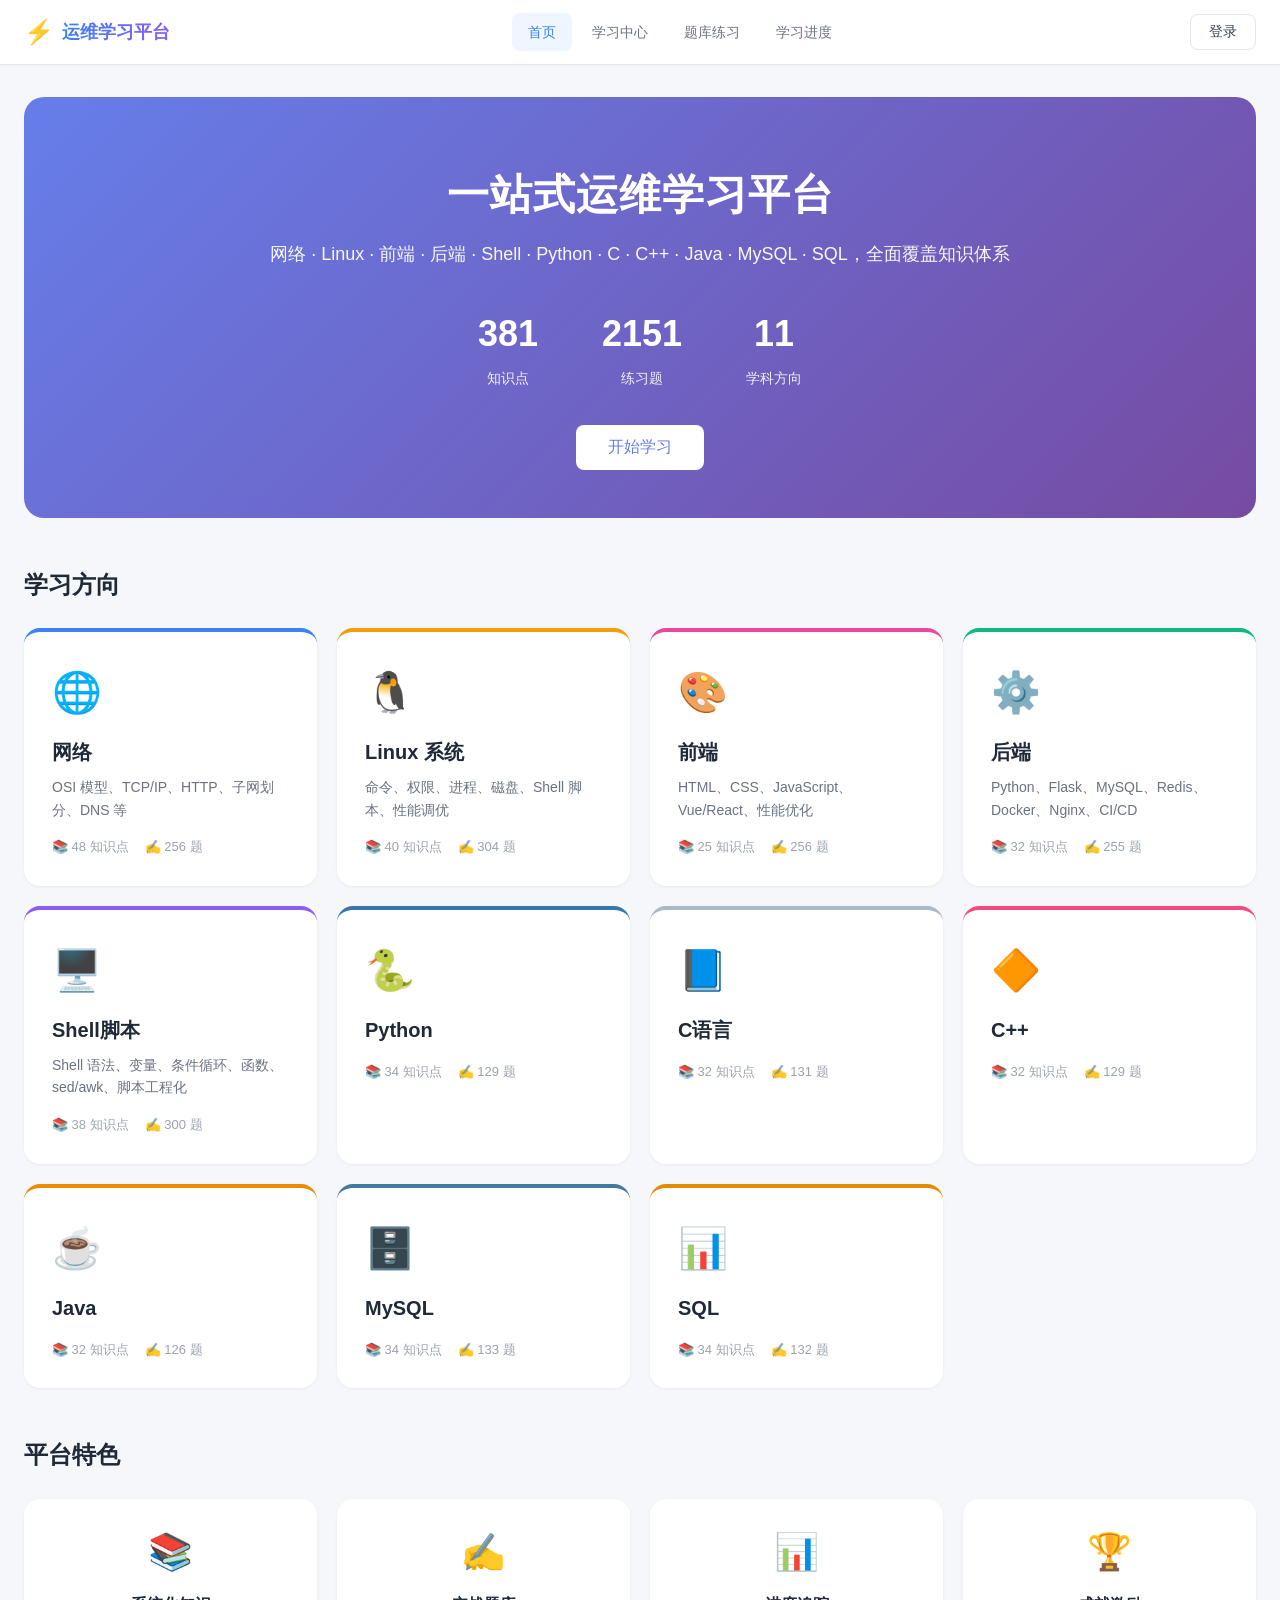
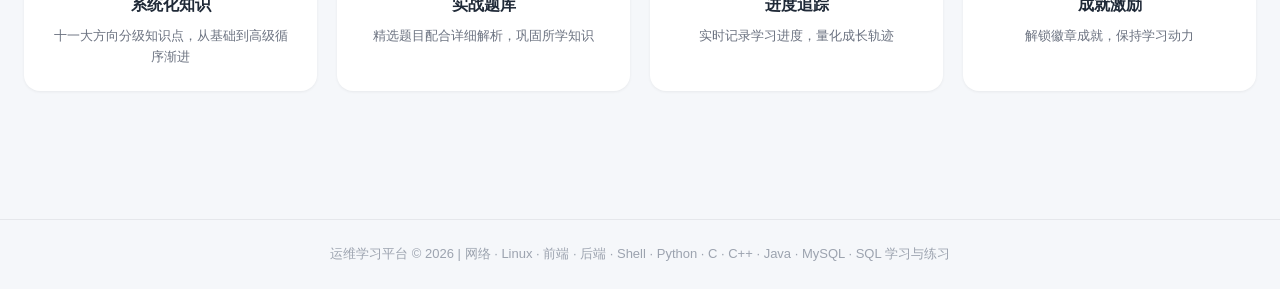
==== commit 61cf574a: "第五批扩展+C/C++/Java内容升级 + 实时更新机制 【实时更新机制】 - 新增 version.json：版本号+时间戳+更新说明 - app.js 启动后每5分钟轮询 version.jso" ====
--- a/index.html
+++ b/index.html
@@ -4,7 +4,7 @@
     <meta charset="UTF-8">
     <meta name="viewport" content="width=device-width, initial-scale=1.0">
     <title>运维学习平台 | Ops Learning</title>
-    <link rel="stylesheet" href="styles.css?v=19">
+    <link rel="stylesheet" href="styles.css?v=20">
 </head>
 <body>
     <!-- 顶部导航 -->
@@ -250,11 +250,21 @@
     <!-- Toast 提示 -->
     <div class="toast" id="toast"></div>
 
+    <!-- 内容更新提示浮窗 -->
+    <div class="update-banner" id="updateBanner">
+        <div class="update-banner-title">✨ 发现内容更新</div>
+        <div class="update-banner-msg" id="updateBannerMsg">有新的知识点和题目已上线，是否立即刷新？</div>
+        <div class="update-banner-actions">
+            <button class="btn-banner btn-banner-refresh" id="updateRefreshBtn">立即刷新</button>
+            <button class="btn-banner btn-banner-later"   id="updateLaterBtn">稍后再说</button>
+        </div>
+    </div>
+
     <footer class="footer">
         <p>运维学习平台 © 2026 | 网络 · Linux · 前端 · 后端 · Shell · Python · C · C++ · Java · MySQL · SQL 学习与练习</p>
     </footer>
 
-    <script src="data.js?v=19"></script>
-    <script src="app.js?v=19"></script>
+    <script src="data.js?v=20"></script>
+    <script src="app.js?v=20"></script>
 </body>
 </html>
--- a/styles.css
+++ b/styles.css
@@ -595,3 +595,38 @@
 /* ============ Markdown 渲染辅助 ============ */
 .detail-body p { margin: 8px 0; }
 .detail-body h1, .detail-body h2 { font-size: 18px; margin: 16px 0 10px; }
+
+/* ============ 内容更新提示浮窗 ============ */
+.update-banner {
+    position: fixed;
+    top: 70px;
+    right: 20px;
+    background: linear-gradient(135deg, #10b981, #059669);
+    color: #fff;
+    padding: 12px 18px;
+    border-radius: 10px;
+    box-shadow: 0 8px 24px rgba(16, 185, 129, 0.3);
+    z-index: 9999;
+    max-width: 320px;
+    display: none;
+    animation: bannerSlideIn 0.35s ease-out;
+}
+@keyframes bannerSlideIn {
+    from { transform: translateX(120%); opacity: 0; }
+    to   { transform: translateX(0);     opacity: 1; }
+}
+.update-banner.show { display: block; }
+.update-banner-title { font-weight: 600; font-size: 15px; margin-bottom: 4px; }
+.update-banner-msg   { font-size: 13px; opacity: 0.92; margin-bottom: 10px; }
+.update-banner-actions { display: flex; gap: 8px; }
+.update-banner .btn-banner {
+    padding: 6px 12px;
+    border-radius: 6px;
+    font-size: 12px;
+    font-weight: 500;
+    transition: all 0.18s;
+}
+.btn-banner-refresh { background: #fff; color: #059669; }
+.btn-banner-refresh:hover { transform: translateY(-1px); }
+.btn-banner-later   { background: rgba(255,255,255,0.18); color: #fff; }
+.btn-banner-later:hover { background: rgba(255,255,255,0.28); }
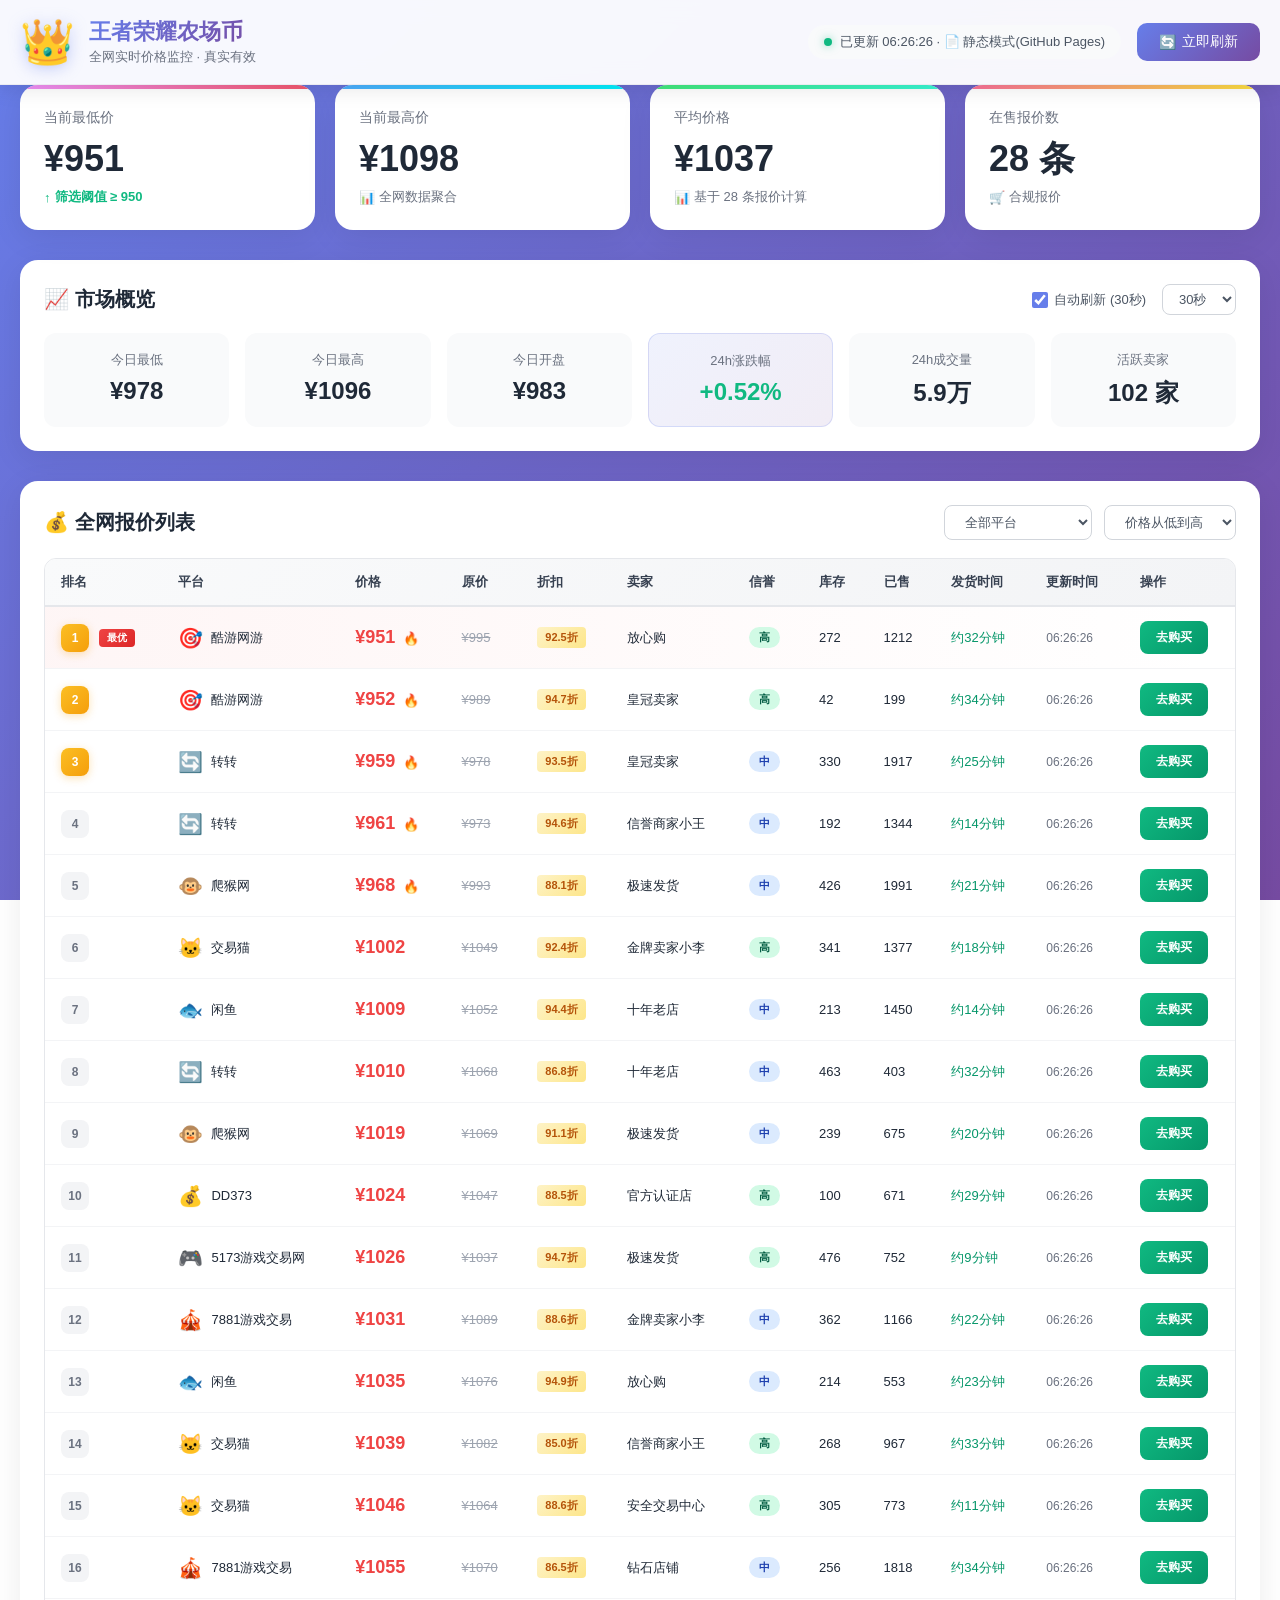
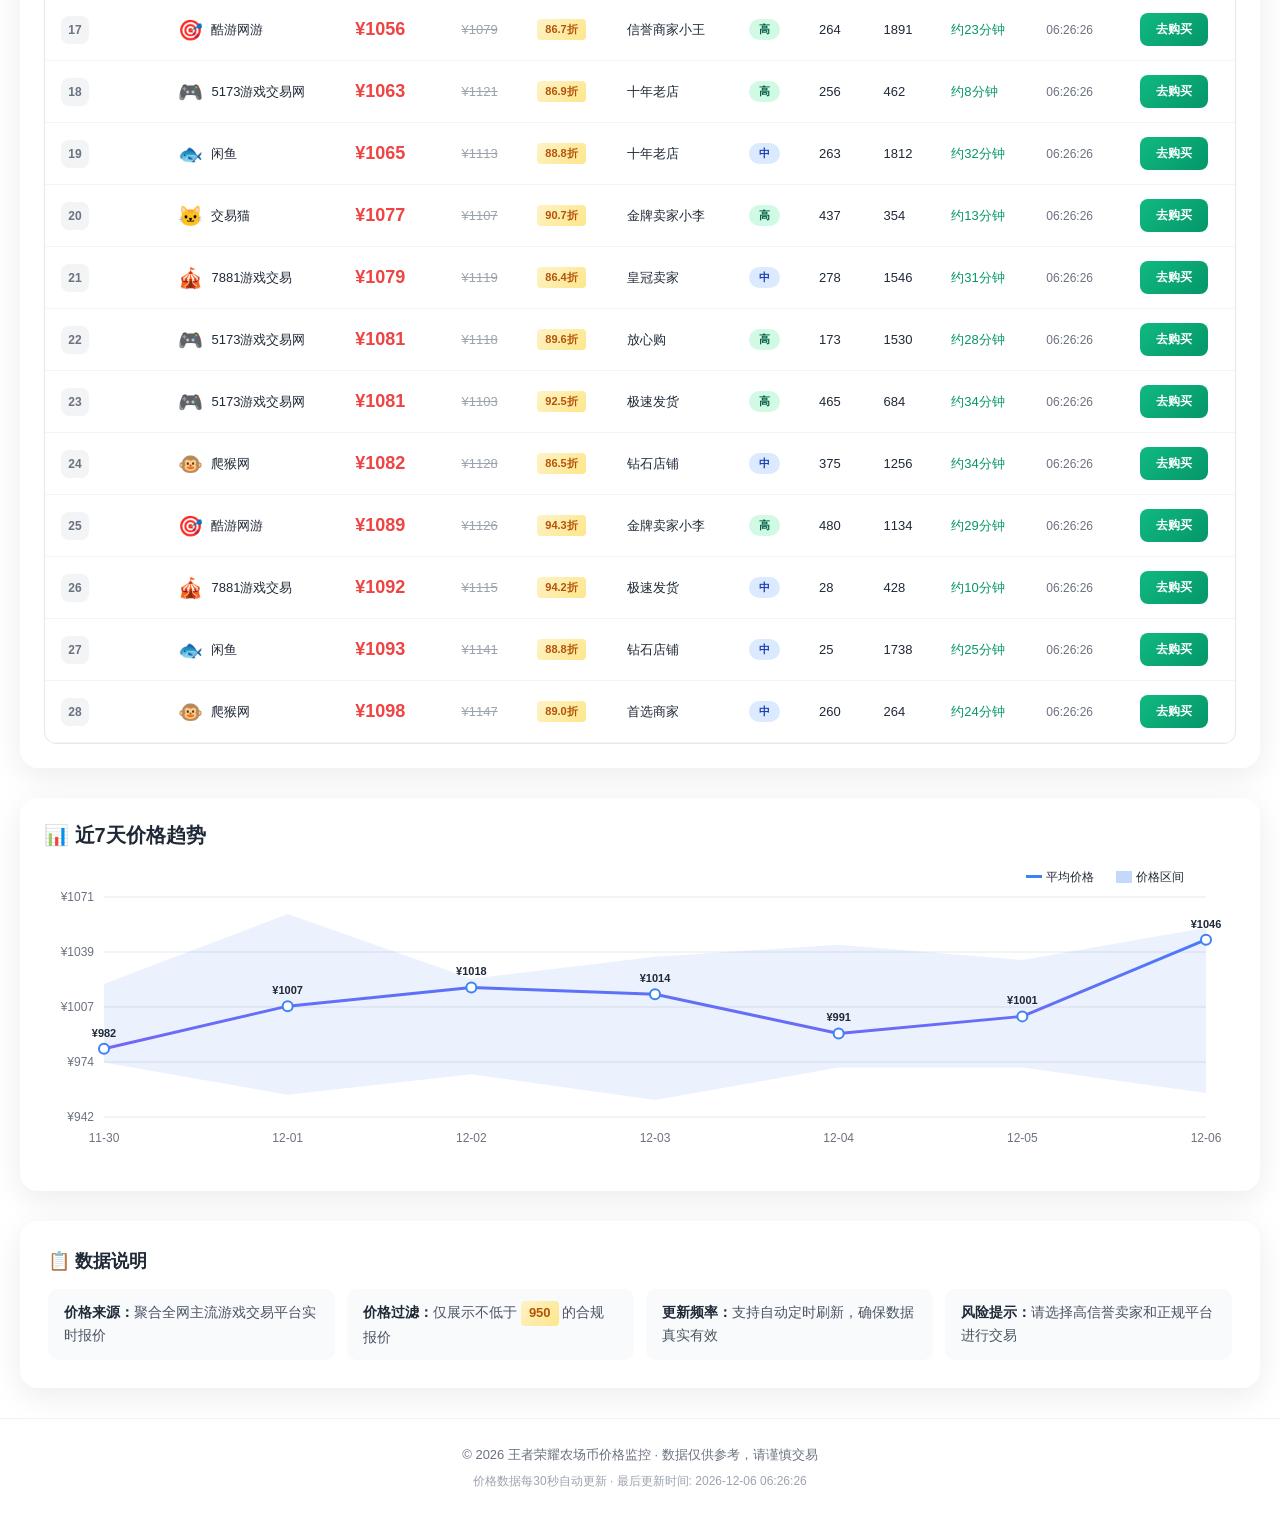
==== commit 1316556a: "feat: 添加王者荣耀农场币价格监控网站 - 添加 docs/ 目录用于 GitHub Pages 静态部署 - 实现纯静态模式自动降级（GitHub Pages 无后端时使用内嵌数据生成器） - " ====
--- a/index.html
+++ b/index.html
@@ -1,270 +1,200 @@
 <!DOCTYPE html>
 <html lang="zh-CN">
 <head>
-    <meta charset="UTF-8">
-    <meta name="viewport" content="width=device-width, initial-scale=1.0">
-    <title>运维学习平台 | Ops Learning</title>
-    <link rel="stylesheet" href="styles.css?v=20">
+  <meta charset="UTF-8">
+  <meta name="viewport" content="width=device-width, initial-scale=1.0">
+  <title>王者荣耀农场币 - 实时价格监控</title>
+  <link rel="stylesheet" href="style.css">
 </head>
 <body>
-    <!-- 顶部导航 -->
-    <header class="header">
-        <div class="header-inner">
-            <div class="logo">
-                <span class="logo-icon">⚡</span>
-                <span class="logo-text">运维学习平台</span>
-            </div>
-            <nav class="nav">
-                <a href="#" class="nav-item active" data-page="home">首页</a>
-                <a href="#" class="nav-item" data-page="learn">学习中心</a>
-                <a href="#" class="nav-item" data-page="quiz">题库练习</a>
-                <a href="#" class="nav-item" data-page="progress">学习进度</a>
-            </nav>
-            <div class="user-area">
-                <button class="btn btn-ghost" id="loginBtn">登录</button>
-                <div class="user-info hidden" id="userInfo">
-                    <span class="avatar" id="userAvatar">U</span>
-                    <span class="username" id="userName">访客</span>
-                    <button class="btn btn-text" id="logoutBtn">退出</button>
-                </div>
-            </div>
-        </div>
-    </header>
-
-    <!-- 主内容区 -->
-    <main class="main">
-        <!-- 首页 -->
-        <section class="page active" id="page-home">
-            <div class="hero">
-                <h1 class="hero-title">一站式运维学习平台</h1>
-                <p class="hero-subtitle">网络 · Linux · 前端 · 后端 · Shell · Python · C · C++ · Java · MySQL · SQL，全面覆盖知识体系</p>
-                <div class="hero-stats">
-                    <div class="stat">
-                        <div class="stat-num" id="statTopics">0</div>
-                        <div class="stat-label">知识点</div>
-                    </div>
-                    <div class="stat">
-                        <div class="stat-num" id="statQuestions">0</div>
-                        <div class="stat-label">练习题</div>
-                    </div>
-                    <div class="stat">
-                        <div class="stat-num">11</div>
-                        <div class="stat-label">学科方向</div>
-                    </div>
-                </div>
-                <button class="btn btn-primary btn-lg" id="startLearnBtn">开始学习</button>
-            </div>
-
-            <div class="section">
-                <h2 class="section-title">学习方向</h2>
-                <div class="category-grid" id="categoryGrid"></div>
-            </div>
-
-            <div class="section">
-                <h2 class="section-title">平台特色</h2>
-                <div class="feature-grid">
-                    <div class="feature-card">
-                        <div class="feature-icon">📚</div>
-                        <h3>系统化知识</h3>
-                        <p>十一大方向分级知识点，从基础到高级循序渐进</p>
-                    </div>
-                    <div class="feature-card">
-                        <div class="feature-icon">✍️</div>
-                        <h3>实战题库</h3>
-                        <p>精选题目配合详细解析，巩固所学知识</p>
-                    </div>
-                    <div class="feature-card">
-                        <div class="feature-icon">📊</div>
-                        <h3>进度追踪</h3>
-                        <p>实时记录学习进度，量化成长轨迹</p>
-                    </div>
-                    <div class="feature-card">
-                        <div class="feature-icon">🏆</div>
-                        <h3>成就激励</h3>
-                        <p>解锁徽章成就，保持学习动力</p>
-                    </div>
-                </div>
-            </div>
-        </section>
-
-        <!-- 学习中心 -->
-        <section class="page" id="page-learn">
-            <div class="page-header">
-                <h1 class="page-title">学习中心</h1>
-                <p class="page-desc">选择学科方向，浏览分级知识点</p>
-            </div>
-            <div class="learn-layout">
-                <aside class="learn-sidebar">
-                    <h3 class="sidebar-title">学科分类</h3>
-                    <div class="category-tabs" id="learnTabs"></div>
-                    <div class="filter-group">
-                        <h4 class="filter-title">难度筛选</h4>
-                        <label class="filter-item"><input type="radio" name="level" value="all" checked> 全部</label>
-                        <label class="filter-item"><input type="radio" name="level" value="基础"> 基础</label>
-                        <label class="filter-item"><input type="radio" name="level" value="进阶"> 进阶</label>
-                        <label class="filter-item"><input type="radio" name="level" value="高级"> 高级</label>
-                    </div>
-                </aside>
-                <div class="learn-content">
-                    <div class="topic-list" id="topicList"></div>
-                </div>
-                <aside class="learn-detail" id="learnDetail">
-                    <div class="empty-detail">
-                        <div class="empty-icon">📖</div>
-                        <p>点击左侧知识点查看详细内容</p>
-                    </div>
-                </aside>
-            </div>
-        </section>
-
-        <!-- 题库练习 -->
-        <section class="page" id="page-quiz">
-            <div class="page-header">
-                <h1 class="page-title">题库练习</h1>
-                <p class="page-desc">选择学科开始练习，检验学习成果</p>
-            </div>
-            <div id="quizHome">
-                <div class="quiz-category-grid" id="quizCategoryGrid"></div>
-            </div>
-            <div id="quizDifficulty" class="hidden">
-                <button class="btn btn-text" id="diffBackBtn">← 返回学科</button>
-                <div class="diff-panel" id="diffPanel"></div>
-            </div>
-            <div id="quizPlayer" class="hidden">
-                <div class="quiz-header">
-                    <button class="btn btn-text" id="quizBackBtn">← 返回</button>
-                    <div class="quiz-progress">
-                        <span id="quizCurrent">1</span> / <span id="quizTotal">10</span>
-                        <span class="quiz-level-tag" id="quizLevelTag"></span>
-                    </div>
-                    <div class="quiz-score">
-                        得分：<span id="quizScore">0</span>
-                    </div>
-                </div>
-                <div class="quiz-progress-bar">
-                    <div class="quiz-progress-fill" id="quizProgressFill"></div>
-                </div>
-                <div class="quiz-body" id="quizBody"></div>
-                <div class="quiz-footer hidden" id="quizFooter">
-                    <button class="btn btn-primary" id="quizNextBtn">下一题</button>
-                </div>
-            </div>
-            <div id="quizResult" class="hidden">
-                <div class="result-card">
-                    <div class="result-emoji" id="resultEmoji">🎉</div>
-                    <h2 class="result-title">练习完成！</h2>
-                    <p class="result-sub" id="resultSub"></p>
-                    <div class="result-score">
-                        <span class="result-score-num" id="resultScore">0</span>
-                        <span class="result-score-total">/ <span id="resultTotal">0</span></span>
-                    </div>
-                    <p class="result-msg" id="resultMsg"></p>
-                    <div class="result-actions">
-                        <button class="btn btn-primary" id="quizRetryBtn">再练一次</button>
-                        <button class="btn btn-ghost" id="quizChangeLevelBtn">换个难度</button>
-                        <button class="btn btn-ghost" id="quizHomeBtn">返回题库</button>
-                    </div>
-                </div>
-            </div>
-        </section>
-
-        <!-- 学习进度 -->
-        <section class="page" id="page-progress">
-            <div class="page-header">
-                <h1 class="page-title">学习进度</h1>
-                <p class="page-desc">追踪你的学习足迹与成就</p>
-            </div>
-            <div class="progress-overview">
-                <div class="progress-stat-card">
-                    <div class="progress-stat-icon">📚</div>
-                    <div class="progress-stat-info">
-                        <div class="progress-stat-num" id="learnedCount">0</div>
-                        <div class="progress-stat-label">已学知识点</div>
-                    </div>
-                </div>
-                <div class="progress-stat-card">
-                    <div class="progress-stat-icon">✍️</div>
-                    <div class="progress-stat-info">
-                        <div class="progress-stat-num" id="answeredCount">0</div>
-                        <div class="progress-stat-label">已答题数</div>
-                    </div>
-                </div>
-                <div class="progress-stat-card">
-                    <div class="progress-stat-icon">🎯</div>
-                    <div class="progress-stat-info">
-                        <div class="progress-stat-num" id="correctRate">0%</div>
-                        <div class="progress-stat-label">正确率</div>
-                    </div>
-                </div>
-                <div class="progress-stat-card">
-                    <div class="progress-stat-icon">🔥</div>
-                    <div class="progress-stat-info">
-                        <div class="progress-stat-num" id="streakDays">0</div>
-                        <div class="progress-stat-label">连续学习(天)</div>
-                    </div>
-                </div>
-            </div>
-
-            <div class="section">
-                <h2 class="section-title">各学科进度</h2>
-                <div class="category-progress" id="categoryProgress"></div>
-            </div>
-
-            <div class="section">
-                <h2 class="section-title">成就徽章</h2>
-                <div class="badge-grid" id="badgeGrid"></div>
-            </div>
-        </section>
-    </main>
-
-    <!-- 登录弹窗 -->
-    <div class="modal" id="loginModal">
-        <div class="modal-content">
-            <button class="modal-close" id="loginCloseBtn">×</button>
-            <h2 class="modal-title">登录 / 注册</h2>
-            <p class="modal-desc">登录后可同步学习进度</p>
-            <form id="loginForm">
-                <div class="form-group">
-                    <label class="form-label">用户名</label>
-                    <input type="text" class="form-input" id="loginUsername" placeholder="请输入用户名" required>
-                </div>
-                <div class="form-group">
-                    <label class="form-label">密码</label>
-                    <input type="password" class="form-input" id="loginPassword" placeholder="请输入密码" required>
-                </div>
-                <div class="form-error hidden" id="loginError"></div>
-                <button type="submit" class="btn btn-primary btn-block">登录 / 注册</button>
-            </form>
-            <p class="modal-tip">提示：演示版，任意用户名密码即可登录</p>
-        </div>
+  <!-- 顶部导航 -->
+  <header class="header">
+    <div class="container">
+      <div class="logo">
+        <span class="logo-icon">👑</span>
+        <div>
+          <h1>王者荣耀农场币</h1>
+          <p class="subtitle">全网实时价格监控 · 真实有效</p>
+        </div>
+      </div>
+      <div class="header-right">
+        <div class="update-status" id="updateStatus">
+          <span class="status-dot" id="statusDot"></span>
+          <span id="updateText">等待更新...</span>
+        </div>
+        <button class="btn-refresh" id="btnRefresh" onclick="fetchPriceData()">
+          <span id="refreshIcon">🔄</span> 立即刷新
+        </button>
+      </div>
     </div>
-
-    <!-- 知识点详情弹窗(移动端) -->
-    <div class="modal" id="topicModal">
-        <div class="modal-content modal-lg">
-            <button class="modal-close" id="topicCloseBtn">×</button>
-            <div id="topicModalBody"></div>
-        </div>
+  </header>
+
+  <!-- 主体内容 -->
+  <main class="container">
+    <!-- 统计卡片 -->
+    <section class="stats-grid">
+      <div class="stat-card gradient-1">
+        <div class="stat-label">当前最低价</div>
+        <div class="stat-value" id="statMinPrice">--</div>
+        <div class="stat-change positive" id="statMinChange">
+          <span>↑</span> 筛选阈值 ≥ 950
+        </div>
+      </div>
+      <div class="stat-card gradient-2">
+        <div class="stat-label">当前最高价</div>
+        <div class="stat-value" id="statMaxPrice">--</div>
+        <div class="stat-change">
+          <span>📊</span> 全网数据聚合
+        </div>
+      </div>
+      <div class="stat-card gradient-3">
+        <div class="stat-label">平均价格</div>
+        <div class="stat-value" id="statAvgPrice">--</div>
+        <div class="stat-change" id="statAvgChange">
+          <span>📈</span> 计算中...
+        </div>
+      </div>
+      <div class="stat-card gradient-4">
+        <div class="stat-label">在售报价数</div>
+        <div class="stat-value" id="statCount">--</div>
+        <div class="stat-change">
+          <span>🛒</span> 合规报价
+        </div>
+      </div>
+    </section>
+
+    <!-- 市场概览 -->
+    <section class="overview-section">
+      <div class="section-header">
+        <h2>📈 市场概览</h2>
+        <div class="auto-refresh">
+          <label>
+            <input type="checkbox" id="autoRefresh" checked>
+            <span>自动刷新 (30秒)</span>
+          </label>
+          <select id="refreshInterval" onchange="updateRefreshInterval()">
+            <option value="10000">10秒</option>
+            <option value="30000" selected>30秒</option>
+            <option value="60000">60秒</option>
+          </select>
+        </div>
+      </div>
+
+      <div class="overview-cards">
+        <div class="overview-card">
+          <div class="overview-label">今日最低</div>
+          <div class="overview-value" id="todayLow">--</div>
+        </div>
+        <div class="overview-card">
+          <div class="overview-label">今日最高</div>
+          <div class="overview-value" id="todayHigh">--</div>
+        </div>
+        <div class="overview-card">
+          <div class="overview-label">今日开盘</div>
+          <div class="overview-value" id="todayOpen">--</div>
+        </div>
+        <div class="overview-card highlight">
+          <div class="overview-label">24h涨跌幅</div>
+          <div class="overview-value" id="priceChange">--</div>
+        </div>
+        <div class="overview-card">
+          <div class="overview-label">24h成交量</div>
+          <div class="overview-value" id="volume24h">--</div>
+        </div>
+        <div class="overview-card">
+          <div class="overview-label">活跃卖家</div>
+          <div class="overview-value" id="activeSellers">--</div>
+        </div>
+      </div>
+    </section>
+
+    <!-- 价格列表 -->
+    <section class="price-section">
+      <div class="section-header">
+        <h2>💰 全网报价列表</h2>
+        <div class="filter-bar">
+          <select id="platformFilter" onchange="renderPriceList()">
+            <option value="">全部平台</option>
+            <option value="交易猫">交易猫</option>
+            <option value="5173游戏交易网">5173游戏交易网</option>
+            <option value="闲鱼">闲鱼</option>
+            <option value="转转">转转</option>
+            <option value="DD373">DD373</option>
+            <option value="爬猴网">爬猴网</option>
+            <option value="酷游网游">酷游网游</option>
+            <option value="7881游戏交易">7881游戏交易</option>
+          </select>
+          <select id="sortBy" onchange="renderPriceList()">
+            <option value="price-asc">价格从低到高</option>
+            <option value="price-desc">价格从高到低</option>
+            <option value="sold-desc">销量优先</option>
+            <option value="delivery-asc">发货最快</option>
+          </select>
+        </div>
+      </div>
+
+      <div class="price-table-container">
+        <table class="price-table" id="priceTable">
+          <thead>
+            <tr>
+              <th>排名</th>
+              <th>平台</th>
+              <th>价格</th>
+              <th>原价</th>
+              <th>折扣</th>
+              <th>卖家</th>
+              <th>信誉</th>
+              <th>库存</th>
+              <th>已售</th>
+              <th>发货时间</th>
+              <th>更新时间</th>
+              <th>操作</th>
+            </tr>
+          </thead>
+          <tbody id="priceTableBody">
+            <tr>
+              <td colspan="12" class="loading-cell">
+                <div class="loading-spinner"></div>
+                <p>正在加载全网价格数据...</p>
+              </td>
+            </tr>
+          </tbody>
+        </table>
+      </div>
+    </section>
+
+    <!-- 7天历史趋势 -->
+    <section class="history-section">
+      <div class="section-header">
+        <h2>📊 近7天价格趋势</h2>
+      </div>
+      <div class="chart-container" id="chartContainer">
+        <canvas id="historyChart"></canvas>
+      </div>
+    </section>
+
+    <!-- 数据说明 -->
+    <section class="info-section">
+      <div class="info-card">
+        <h3>📋 数据说明</h3>
+        <ul>
+          <li><strong>价格来源：</strong>聚合全网主流游戏交易平台实时报价</li>
+          <li><strong>价格过滤：</strong>仅展示不低于 <span class="highlight-text">950</span> 的合规报价</li>
+          <li><strong>更新频率：</strong>支持自动定时刷新，确保数据真实有效</li>
+          <li><strong>风险提示：</strong>请选择高信誉卖家和正规平台进行交易</li>
+        </ul>
+      </div>
+    </section>
+  </main>
+
+  <!-- 页脚 -->
+  <footer class="footer">
+    <div class="container">
+      <p>© 2026 王者荣耀农场币价格监控 · 数据仅供参考，请谨慎交易</p>
+      <p class="footer-sub">价格数据每30秒自动更新 · 最后更新时间: <span id="footerTime">--</span></p>
     </div>
-
-    <!-- Toast 提示 -->
-    <div class="toast" id="toast"></div>
-
-    <!-- 内容更新提示浮窗 -->
-    <div class="update-banner" id="updateBanner">
-        <div class="update-banner-title">✨ 发现内容更新</div>
-        <div class="update-banner-msg" id="updateBannerMsg">有新的知识点和题目已上线，是否立即刷新？</div>
-        <div class="update-banner-actions">
-            <button class="btn-banner btn-banner-refresh" id="updateRefreshBtn">立即刷新</button>
-            <button class="btn-banner btn-banner-later"   id="updateLaterBtn">稍后再说</button>
-        </div>
-    </div>
-
-    <footer class="footer">
-        <p>运维学习平台 © 2026 | 网络 · Linux · 前端 · 后端 · Shell · Python · C · C++ · Java · MySQL · SQL 学习与练习</p>
-    </footer>
-
-    <script src="data.js?v=20"></script>
-    <script src="app.js?v=20"></script>
+  </footer>
+
+  <script src="app.js"></script>
 </body>
 </html>
--- a/style.css
+++ b/style.css
@@ -0,0 +1,769 @@
+/* ============ 重置与基础样式 ============ */
+* {
+  margin: 0;
+  padding: 0;
+  box-sizing: border-box;
+}
+
+body {
+  font-family: -apple-system, BlinkMacSystemFont, 'Segoe UI', 'PingFang SC', 'Hiragino Sans GB', 'Microsoft YaHei', sans-serif;
+  background: linear-gradient(135deg, #667eea 0%, #764ba2 100%);
+  background-attachment: fixed;
+  min-height: 100vh;
+  color: #1f2937;
+}
+
+.container {
+  max-width: 1400px;
+  margin: 0 auto;
+  padding: 0 20px;
+}
+
+/* ============ 旋转动画 ============ */
+@keyframes spin {
+  from { transform: rotate(0deg); }
+  to { transform: rotate(360deg); }
+}
+
+@keyframes pulse {
+  0%, 100% { opacity: 1; }
+  50% { opacity: 0.5; }
+}
+
+/* ============ 顶部导航 ============ */
+.header {
+  background: rgba(255, 255, 255, 0.95);
+  backdrop-filter: blur(10px);
+  box-shadow: 0 4px 20px rgba(0, 0, 0, 0.1);
+  position: sticky;
+  top: 0;
+  z-index: 100;
+  border-bottom: 1px solid rgba(0, 0, 0, 0.05);
+}
+
+.header .container {
+  display: flex;
+  justify-content: space-between;
+  align-items: center;
+  padding: 16px 20px;
+  flex-wrap: wrap;
+  gap: 16px;
+}
+
+.logo {
+  display: flex;
+  align-items: center;
+  gap: 14px;
+}
+
+.logo-icon {
+  font-size: 44px;
+  filter: drop-shadow(0 2px 8px rgba(102, 126, 234, 0.4));
+}
+
+.logo h1 {
+  font-size: 22px;
+  font-weight: 700;
+  background: linear-gradient(135deg, #667eea 0%, #764ba2 100%);
+  -webkit-background-clip: text;
+  -webkit-text-fill-color: transparent;
+  background-clip: text;
+  line-height: 1.3;
+}
+
+.subtitle {
+  font-size: 13px;
+  color: #6b7280;
+  margin-top: 2px;
+}
+
+.header-right {
+  display: flex;
+  align-items: center;
+  gap: 16px;
+  flex-wrap: wrap;
+}
+
+.update-status {
+  display: flex;
+  align-items: center;
+  gap: 8px;
+  padding: 8px 16px;
+  background: #f9fafb;
+  border-radius: 20px;
+  font-size: 13px;
+  color: #4b5563;
+}
+
+.status-dot {
+  width: 8px;
+  height: 8px;
+  border-radius: 50%;
+  display: inline-block;
+}
+
+.status-success {
+  background: #10b981;
+  box-shadow: 0 0 8px rgba(16, 185, 129, 0.5);
+}
+
+.status-error {
+  background: #ef4444;
+  box-shadow: 0 0 8px rgba(239, 68, 68, 0.5);
+}
+
+.status-pending {
+  background: #f59e0b;
+  animation: pulse 1.5s infinite;
+}
+
+.btn-refresh {
+  padding: 10px 22px;
+  background: linear-gradient(135deg, #667eea 0%, #764ba2 100%);
+  color: white;
+  border: none;
+  border-radius: 10px;
+  font-size: 14px;
+  font-weight: 500;
+  cursor: pointer;
+  transition: all 0.3s ease;
+  display: flex;
+  align-items: center;
+  gap: 6px;
+}
+
+.btn-refresh:hover {
+  transform: translateY(-2px);
+  box-shadow: 0 6px 20px rgba(102, 126, 234, 0.4);
+}
+
+.btn-refresh:active {
+  transform: translateY(0);
+}
+
+/* ============ 主体内容 ============ */
+main {
+  padding: 30px 20px 60px;
+}
+
+/* ============ 统计卡片 ============ */
+.stats-grid {
+  display: grid;
+  grid-template-columns: repeat(auto-fit, minmax(240px, 1fr));
+  gap: 20px;
+  margin-bottom: 30px;
+}
+
+.stat-card {
+  background: white;
+  border-radius: 18px;
+  padding: 24px;
+  box-shadow: 0 8px 32px rgba(0, 0, 0, 0.08);
+  position: relative;
+  overflow: hidden;
+  transition: transform 0.3s ease, box-shadow 0.3s ease;
+}
+
+.stat-card::before {
+  content: '';
+  position: absolute;
+  top: 0;
+  left: 0;
+  right: 0;
+  height: 4px;
+}
+
+.gradient-1::before { background: linear-gradient(90deg, #f093fb 0%, #f5576c 100%); }
+.gradient-2::before { background: linear-gradient(90deg, #4facfe 0%, #00f2fe 100%); }
+.gradient-3::before { background: linear-gradient(90deg, #43e97b 0%, #38f9d7 100%); }
+.gradient-4::before { background: linear-gradient(90deg, #fa709a 0%, #fee140 100%); }
+
+.stat-card:hover {
+  transform: translateY(-4px);
+  box-shadow: 0 12px 40px rgba(0, 0, 0, 0.12);
+}
+
+.stat-label {
+  font-size: 14px;
+  color: #6b7280;
+  font-weight: 500;
+  margin-bottom: 10px;
+}
+
+.stat-value {
+  font-size: 36px;
+  font-weight: 700;
+  color: #1f2937;
+  line-height: 1.2;
+  margin-bottom: 8px;
+}
+
+.stat-change {
+  font-size: 13px;
+  color: #6b7280;
+  display: flex;
+  align-items: center;
+  gap: 4px;
+}
+
+.stat-change.positive {
+  color: #10b981;
+  font-weight: 600;
+}
+
+.stat-change.positive span {
+  font-weight: bold;
+}
+
+/* ============ Section Header ============ */
+.section-header {
+  display: flex;
+  justify-content: space-between;
+  align-items: center;
+  margin-bottom: 18px;
+  flex-wrap: wrap;
+  gap: 12px;
+}
+
+.section-header h2 {
+  font-size: 20px;
+  font-weight: 600;
+  color: #1f2937;
+}
+
+/* ============ 市场概览 ============ */
+.overview-section {
+  background: white;
+  border-radius: 18px;
+  padding: 24px;
+  margin-bottom: 30px;
+  box-shadow: 0 8px 32px rgba(0, 0, 0, 0.08);
+}
+
+.auto-refresh {
+  display: flex;
+  align-items: center;
+  gap: 16px;
+  font-size: 13px;
+}
+
+.auto-refresh label {
+  display: flex;
+  align-items: center;
+  gap: 6px;
+  color: #4b5563;
+  cursor: pointer;
+}
+
+.auto-refresh input[type="checkbox"] {
+  width: 16px;
+  height: 16px;
+  cursor: pointer;
+  accent-color: #667eea;
+}
+
+.auto-refresh select {
+  padding: 6px 12px;
+  border: 1px solid #d1d5db;
+  border-radius: 8px;
+  background: white;
+  font-size: 13px;
+  color: #4b5563;
+  cursor: pointer;
+}
+
+.overview-cards {
+  display: grid;
+  grid-template-columns: repeat(auto-fit, minmax(160px, 1fr));
+  gap: 16px;
+}
+
+.overview-card {
+  background: #f9fafb;
+  border-radius: 12px;
+  padding: 18px;
+  text-align: center;
+  transition: all 0.3s ease;
+}
+
+.overview-card:hover {
+  background: #f3f4f6;
+  transform: translateY(-2px);
+}
+
+.overview-card.highlight {
+  background: linear-gradient(135deg, rgba(102, 126, 234, 0.1) 0%, rgba(118, 75, 162, 0.1) 100%);
+  border: 1px solid rgba(102, 126, 234, 0.2);
+}
+
+.overview-label {
+  font-size: 13px;
+  color: #6b7280;
+  margin-bottom: 8px;
+}
+
+.overview-value {
+  font-size: 24px;
+  font-weight: 700;
+  color: #1f2937;
+}
+
+.overview-value.positive {
+  color: #10b981;
+}
+
+.overview-value.negative {
+  color: #ef4444;
+}
+
+/* ============ 价格列表 ============ */
+.price-section {
+  background: white;
+  border-radius: 18px;
+  padding: 24px;
+  margin-bottom: 30px;
+  box-shadow: 0 8px 32px rgba(0, 0, 0, 0.08);
+}
+
+.filter-bar {
+  display: flex;
+  gap: 12px;
+  flex-wrap: wrap;
+}
+
+.filter-bar select {
+  padding: 8px 16px;
+  border: 1px solid #d1d5db;
+  border-radius: 8px;
+  background: white;
+  font-size: 13px;
+  color: #4b5563;
+  cursor: pointer;
+  transition: border-color 0.2s;
+}
+
+.filter-bar select:hover,
+.filter-bar select:focus {
+  border-color: #667eea;
+  outline: none;
+}
+
+.price-table-container {
+  overflow-x: auto;
+  border-radius: 12px;
+  border: 1px solid #e5e7eb;
+}
+
+.price-table {
+  width: 100%;
+  border-collapse: collapse;
+  min-width: 1100px;
+}
+
+.price-table thead {
+  background: linear-gradient(135deg, #f9fafb 0%, #f3f4f6 100%);
+}
+
+.price-table th {
+  padding: 14px 16px;
+  text-align: left;
+  font-size: 13px;
+  font-weight: 600;
+  color: #374151;
+  border-bottom: 2px solid #e5e7eb;
+  white-space: nowrap;
+}
+
+.price-table td {
+  padding: 14px 16px;
+  font-size: 13px;
+  color: #4b5563;
+  border-bottom: 1px solid #f3f4f6;
+  vertical-align: middle;
+}
+
+.price-table tbody tr {
+  transition: background 0.2s;
+}
+
+.price-table tbody tr:hover {
+  background: #f9fafb;
+}
+
+.price-table tbody tr.best-price-row {
+  background: linear-gradient(90deg, rgba(239, 68, 68, 0.05) 0%, transparent 100%);
+}
+
+.price-table tbody tr.best-price-row:hover {
+  background: linear-gradient(90deg, rgba(239, 68, 68, 0.08) 0%, rgba(239, 68, 68, 0.03) 100%);
+}
+
+/* 排名徽章 */
+.rank-badge {
+  display: inline-flex;
+  align-items: center;
+  justify-content: center;
+  width: 28px;
+  height: 28px;
+  border-radius: 8px;
+  background: #f3f4f6;
+  color: #6b7280;
+  font-weight: 600;
+  font-size: 12px;
+  margin-right: 6px;
+}
+
+.rank-badge.rank-top {
+  background: linear-gradient(135deg, #fbbf24 0%, #f59e0b 100%);
+  color: white;
+  box-shadow: 0 2px 8px rgba(245, 158, 11, 0.3);
+}
+
+.best-tag {
+  display: inline-block;
+  padding: 2px 8px;
+  background: linear-gradient(135deg, #ef4444 0%, #dc2626 100%);
+  color: white;
+  font-size: 10px;
+  border-radius: 4px;
+  font-weight: 600;
+  vertical-align: middle;
+}
+
+/* 平台信息 */
+.platform-cell {
+  display: flex;
+  align-items: center;
+  gap: 8px;
+}
+
+.platform-icon {
+  font-size: 20px;
+}
+
+.platform-name {
+  font-weight: 500;
+  color: #1f2937;
+}
+
+/* 价格 */
+.price-cell {
+  position: relative;
+}
+
+.current-price {
+  font-size: 18px;
+  font-weight: 700;
+  color: #ef4444;
+}
+
+.hot-tag {
+  margin-left: 4px;
+}
+
+.original-price {
+  text-decoration: line-through;
+  color: #9ca3af;
+  font-size: 13px;
+}
+
+.discount-badge {
+  display: inline-block;
+  padding: 3px 8px;
+  background: linear-gradient(135deg, #fef3c7 0%, #fde68a 100%);
+  color: #b45309;
+  font-size: 11px;
+  border-radius: 4px;
+  font-weight: 600;
+}
+
+/* 卖家 */
+.seller-name {
+  color: #1f2937;
+  font-weight: 500;
+}
+
+/* 信誉 */
+.trust-badge {
+  display: inline-block;
+  padding: 3px 10px;
+  border-radius: 12px;
+  font-size: 11px;
+  font-weight: 600;
+}
+
+.trust-high {
+  background: #d1fae5;
+  color: #065f46;
+}
+
+.trust-mid {
+  background: #dbeafe;
+  color: #1e40af;
+}
+
+/* 库存/已售 */
+.stock-num,
+.sold-num {
+  font-weight: 500;
+  color: #1f2937;
+}
+
+/* 发货时间 */
+.delivery-time {
+  color: #059669;
+  font-weight: 500;
+}
+
+/* 更新时间 */
+.update-time {
+  color: #6b7280;
+  font-size: 12px;
+}
+
+/* 购买按钮 */
+.btn-buy {
+  padding: 8px 16px;
+  background: linear-gradient(135deg, #10b981 0%, #059669 100%);
+  color: white;
+  border: none;
+  border-radius: 8px;
+  font-size: 12px;
+  font-weight: 600;
+  cursor: pointer;
+  transition: all 0.3s ease;
+  white-space: nowrap;
+}
+
+.btn-buy:hover {
+  transform: translateY(-1px);
+  box-shadow: 0 4px 12px rgba(16, 185, 129, 0.4);
+}
+
+/* Loading */
+.loading-cell,
+.empty-cell {
+  padding: 60px 20px;
+  text-align: center;
+}
+
+.loading-spinner {
+  width: 40px;
+  height: 40px;
+  border: 3px solid #e5e7eb;
+  border-top-color: #667eea;
+  border-radius: 50%;
+  margin: 0 auto 16px;
+  animation: spin 1s linear infinite;
+}
+
+.loading-cell p {
+  color: #6b7280;
+  font-size: 14px;
+}
+
+.empty-icon {
+  font-size: 48px;
+  margin-bottom: 12px;
+}
+
+.empty-cell p {
+  color: #6b7280;
+  font-size: 14px;
+}
+
+.empty-sub {
+  font-size: 12px !important;
+  color: #9ca3af !important;
+  margin-top: 4px;
+}
+
+/* ============ 历史趋势图 ============ */
+.history-section {
+  background: white;
+  border-radius: 18px;
+  padding: 24px;
+  margin-bottom: 30px;
+  box-shadow: 0 8px 32px rgba(0, 0, 0, 0.08);
+}
+
+.chart-container {
+  width: 100%;
+  overflow-x: auto;
+}
+
+#historyChart {
+  display: block;
+  width: 100%;
+}
+
+/* ============ 数据说明 ============ */
+.info-section {
+  margin-bottom: 30px;
+}
+
+.info-card {
+  background: white;
+  border-radius: 18px;
+  padding: 28px;
+  box-shadow: 0 8px 32px rgba(0, 0, 0, 0.08);
+}
+
+.info-card h3 {
+  font-size: 18px;
+  font-weight: 600;
+  color: #1f2937;
+  margin-bottom: 16px;
+}
+
+.info-card ul {
+  list-style: none;
+  display: grid;
+  grid-template-columns: repeat(auto-fit, minmax(280px, 1fr));
+  gap: 12px;
+}
+
+.info-card li {
+  padding: 12px 16px;
+  background: #f9fafb;
+  border-radius: 10px;
+  font-size: 14px;
+  color: #4b5563;
+  line-height: 1.6;
+}
+
+.info-card li strong {
+  color: #1f2937;
+}
+
+.highlight-text {
+  display: inline-block;
+  padding: 2px 8px;
+  background: linear-gradient(135deg, #fef3c7 0%, #fde68a 100%);
+  color: #b45309;
+  border-radius: 4px;
+  font-weight: 700;
+  font-size: 13px;
+}
+
+/* ============ 页脚 ============ */
+.footer {
+  background: rgba(255, 255, 255, 0.95);
+  backdrop-filter: blur(10px);
+  padding: 24px 20px;
+  text-align: center;
+  border-top: 1px solid rgba(0, 0, 0, 0.05);
+}
+
+.footer p {
+  color: #6b7280;
+  font-size: 13px;
+  line-height: 1.8;
+}
+
+.footer-sub {
+  color: #9ca3af !important;
+  font-size: 12px !important;
+  margin-top: 4px;
+}
+
+/* ============ 响应式设计 ============ */
+@media (max-width: 768px) {
+  .header .container {
+    flex-direction: column;
+    align-items: flex-start;
+    gap: 12px;
+  }
+
+  .header-right {
+    width: 100%;
+    justify-content: space-between;
+  }
+
+  .logo h1 {
+    font-size: 18px;
+  }
+
+  .subtitle {
+    font-size: 12px;
+  }
+
+  main {
+    padding: 20px 12px 40px;
+  }
+
+  .stats-grid {
+    grid-template-columns: repeat(2, 1fr);
+    gap: 12px;
+  }
+
+  .stat-card {
+    padding: 18px;
+  }
+
+  .stat-value {
+    font-size: 26px;
+  }
+
+  .section-header {
+    flex-direction: column;
+    align-items: flex-start;
+  }
+
+  .filter-bar {
+    width: 100%;
+  }
+
+  .filter-bar select {
+    flex: 1;
+    min-width: 0;
+  }
+
+  .overview-cards {
+    grid-template-columns: repeat(2, 1fr);
+    gap: 12px;
+  }
+
+  .overview-card {
+    padding: 14px;
+  }
+
+  .overview-value {
+    font-size: 20px;
+  }
+
+  .price-section,
+  .overview-section,
+  .history-section,
+  .info-card {
+    padding: 18px;
+    border-radius: 14px;
+  }
+
+  .info-card ul {
+    grid-template-columns: 1fr;
+  }
+}
+
+@media (max-width: 480px) {
+  .stats-grid {
+    grid-template-columns: 1fr;
+  }
+
+  .header-right {
+    flex-direction: column;
+    align-items: stretch;
+  }
+
+  .update-status {
+    justify-content: center;
+  }
+
+  .btn-refresh {
+    justify-content: center;
+  }
+
+  .overview-cards {
+    grid-template-columns: repeat(2, 1fr);
+  }
+}
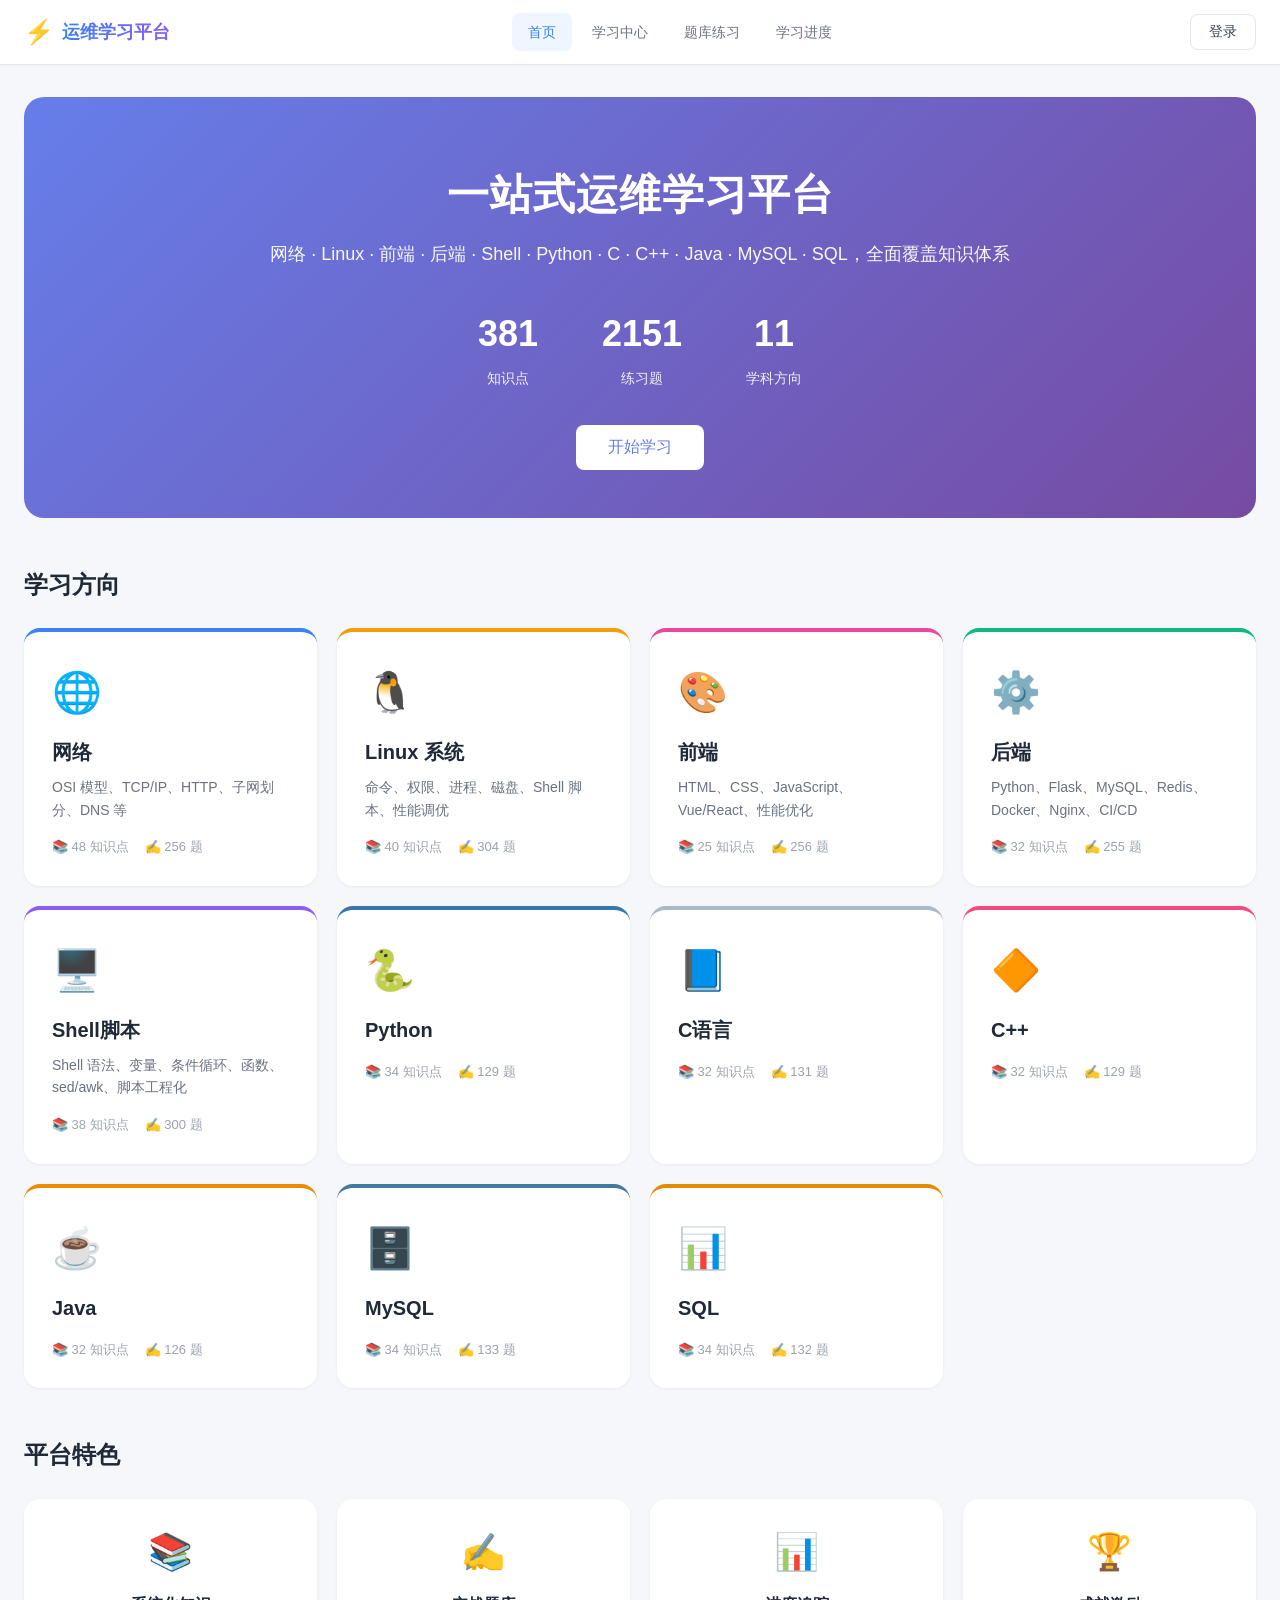
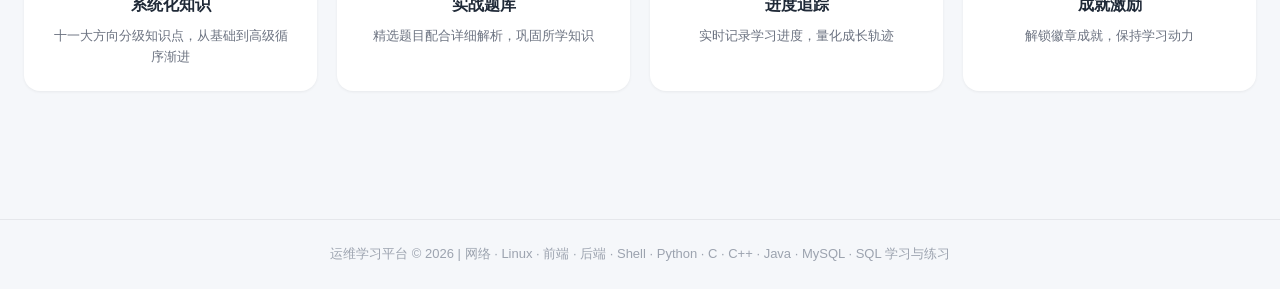
==== commit 10823ed8: "revert: 移除农场币网站，恢复原始运维学习平台内容" ====
--- a/index.html
+++ b/index.html
@@ -1,200 +1,270 @@
 <!DOCTYPE html>
 <html lang="zh-CN">
 <head>
-  <meta charset="UTF-8">
-  <meta name="viewport" content="width=device-width, initial-scale=1.0">
-  <title>王者荣耀农场币 - 实时价格监控</title>
-  <link rel="stylesheet" href="style.css">
+    <meta charset="UTF-8">
+    <meta name="viewport" content="width=device-width, initial-scale=1.0">
+    <title>运维学习平台 | Ops Learning</title>
+    <link rel="stylesheet" href="styles.css?v=20">
 </head>
 <body>
-  <!-- 顶部导航 -->
-  <header class="header">
-    <div class="container">
-      <div class="logo">
-        <span class="logo-icon">👑</span>
-        <div>
-          <h1>王者荣耀农场币</h1>
-          <p class="subtitle">全网实时价格监控 · 真实有效</p>
-        </div>
-      </div>
-      <div class="header-right">
-        <div class="update-status" id="updateStatus">
-          <span class="status-dot" id="statusDot"></span>
-          <span id="updateText">等待更新...</span>
-        </div>
-        <button class="btn-refresh" id="btnRefresh" onclick="fetchPriceData()">
-          <span id="refreshIcon">🔄</span> 立即刷新
-        </button>
-      </div>
+    <!-- 顶部导航 -->
+    <header class="header">
+        <div class="header-inner">
+            <div class="logo">
+                <span class="logo-icon">⚡</span>
+                <span class="logo-text">运维学习平台</span>
+            </div>
+            <nav class="nav">
+                <a href="#" class="nav-item active" data-page="home">首页</a>
+                <a href="#" class="nav-item" data-page="learn">学习中心</a>
+                <a href="#" class="nav-item" data-page="quiz">题库练习</a>
+                <a href="#" class="nav-item" data-page="progress">学习进度</a>
+            </nav>
+            <div class="user-area">
+                <button class="btn btn-ghost" id="loginBtn">登录</button>
+                <div class="user-info hidden" id="userInfo">
+                    <span class="avatar" id="userAvatar">U</span>
+                    <span class="username" id="userName">访客</span>
+                    <button class="btn btn-text" id="logoutBtn">退出</button>
+                </div>
+            </div>
+        </div>
+    </header>
+
+    <!-- 主内容区 -->
+    <main class="main">
+        <!-- 首页 -->
+        <section class="page active" id="page-home">
+            <div class="hero">
+                <h1 class="hero-title">一站式运维学习平台</h1>
+                <p class="hero-subtitle">网络 · Linux · 前端 · 后端 · Shell · Python · C · C++ · Java · MySQL · SQL，全面覆盖知识体系</p>
+                <div class="hero-stats">
+                    <div class="stat">
+                        <div class="stat-num" id="statTopics">0</div>
+                        <div class="stat-label">知识点</div>
+                    </div>
+                    <div class="stat">
+                        <div class="stat-num" id="statQuestions">0</div>
+                        <div class="stat-label">练习题</div>
+                    </div>
+                    <div class="stat">
+                        <div class="stat-num">11</div>
+                        <div class="stat-label">学科方向</div>
+                    </div>
+                </div>
+                <button class="btn btn-primary btn-lg" id="startLearnBtn">开始学习</button>
+            </div>
+
+            <div class="section">
+                <h2 class="section-title">学习方向</h2>
+                <div class="category-grid" id="categoryGrid"></div>
+            </div>
+
+            <div class="section">
+                <h2 class="section-title">平台特色</h2>
+                <div class="feature-grid">
+                    <div class="feature-card">
+                        <div class="feature-icon">📚</div>
+                        <h3>系统化知识</h3>
+                        <p>十一大方向分级知识点，从基础到高级循序渐进</p>
+                    </div>
+                    <div class="feature-card">
+                        <div class="feature-icon">✍️</div>
+                        <h3>实战题库</h3>
+                        <p>精选题目配合详细解析，巩固所学知识</p>
+                    </div>
+                    <div class="feature-card">
+                        <div class="feature-icon">📊</div>
+                        <h3>进度追踪</h3>
+                        <p>实时记录学习进度，量化成长轨迹</p>
+                    </div>
+                    <div class="feature-card">
+                        <div class="feature-icon">🏆</div>
+                        <h3>成就激励</h3>
+                        <p>解锁徽章成就，保持学习动力</p>
+                    </div>
+                </div>
+            </div>
+        </section>
+
+        <!-- 学习中心 -->
+        <section class="page" id="page-learn">
+            <div class="page-header">
+                <h1 class="page-title">学习中心</h1>
+                <p class="page-desc">选择学科方向，浏览分级知识点</p>
+            </div>
+            <div class="learn-layout">
+                <aside class="learn-sidebar">
+                    <h3 class="sidebar-title">学科分类</h3>
+                    <div class="category-tabs" id="learnTabs"></div>
+                    <div class="filter-group">
+                        <h4 class="filter-title">难度筛选</h4>
+                        <label class="filter-item"><input type="radio" name="level" value="all" checked> 全部</label>
+                        <label class="filter-item"><input type="radio" name="level" value="基础"> 基础</label>
+                        <label class="filter-item"><input type="radio" name="level" value="进阶"> 进阶</label>
+                        <label class="filter-item"><input type="radio" name="level" value="高级"> 高级</label>
+                    </div>
+                </aside>
+                <div class="learn-content">
+                    <div class="topic-list" id="topicList"></div>
+                </div>
+                <aside class="learn-detail" id="learnDetail">
+                    <div class="empty-detail">
+                        <div class="empty-icon">📖</div>
+                        <p>点击左侧知识点查看详细内容</p>
+                    </div>
+                </aside>
+            </div>
+        </section>
+
+        <!-- 题库练习 -->
+        <section class="page" id="page-quiz">
+            <div class="page-header">
+                <h1 class="page-title">题库练习</h1>
+                <p class="page-desc">选择学科开始练习，检验学习成果</p>
+            </div>
+            <div id="quizHome">
+                <div class="quiz-category-grid" id="quizCategoryGrid"></div>
+            </div>
+            <div id="quizDifficulty" class="hidden">
+                <button class="btn btn-text" id="diffBackBtn">← 返回学科</button>
+                <div class="diff-panel" id="diffPanel"></div>
+            </div>
+            <div id="quizPlayer" class="hidden">
+                <div class="quiz-header">
+                    <button class="btn btn-text" id="quizBackBtn">← 返回</button>
+                    <div class="quiz-progress">
+                        <span id="quizCurrent">1</span> / <span id="quizTotal">10</span>
+                        <span class="quiz-level-tag" id="quizLevelTag"></span>
+                    </div>
+                    <div class="quiz-score">
+                        得分：<span id="quizScore">0</span>
+                    </div>
+                </div>
+                <div class="quiz-progress-bar">
+                    <div class="quiz-progress-fill" id="quizProgressFill"></div>
+                </div>
+                <div class="quiz-body" id="quizBody"></div>
+                <div class="quiz-footer hidden" id="quizFooter">
+                    <button class="btn btn-primary" id="quizNextBtn">下一题</button>
+                </div>
+            </div>
+            <div id="quizResult" class="hidden">
+                <div class="result-card">
+                    <div class="result-emoji" id="resultEmoji">🎉</div>
+                    <h2 class="result-title">练习完成！</h2>
+                    <p class="result-sub" id="resultSub"></p>
+                    <div class="result-score">
+                        <span class="result-score-num" id="resultScore">0</span>
+                        <span class="result-score-total">/ <span id="resultTotal">0</span></span>
+                    </div>
+                    <p class="result-msg" id="resultMsg"></p>
+                    <div class="result-actions">
+                        <button class="btn btn-primary" id="quizRetryBtn">再练一次</button>
+                        <button class="btn btn-ghost" id="quizChangeLevelBtn">换个难度</button>
+                        <button class="btn btn-ghost" id="quizHomeBtn">返回题库</button>
+                    </div>
+                </div>
+            </div>
+        </section>
+
+        <!-- 学习进度 -->
+        <section class="page" id="page-progress">
+            <div class="page-header">
+                <h1 class="page-title">学习进度</h1>
+                <p class="page-desc">追踪你的学习足迹与成就</p>
+            </div>
+            <div class="progress-overview">
+                <div class="progress-stat-card">
+                    <div class="progress-stat-icon">📚</div>
+                    <div class="progress-stat-info">
+                        <div class="progress-stat-num" id="learnedCount">0</div>
+                        <div class="progress-stat-label">已学知识点</div>
+                    </div>
+                </div>
+                <div class="progress-stat-card">
+                    <div class="progress-stat-icon">✍️</div>
+                    <div class="progress-stat-info">
+                        <div class="progress-stat-num" id="answeredCount">0</div>
+                        <div class="progress-stat-label">已答题数</div>
+                    </div>
+                </div>
+                <div class="progress-stat-card">
+                    <div class="progress-stat-icon">🎯</div>
+                    <div class="progress-stat-info">
+                        <div class="progress-stat-num" id="correctRate">0%</div>
+                        <div class="progress-stat-label">正确率</div>
+                    </div>
+                </div>
+                <div class="progress-stat-card">
+                    <div class="progress-stat-icon">🔥</div>
+                    <div class="progress-stat-info">
+                        <div class="progress-stat-num" id="streakDays">0</div>
+                        <div class="progress-stat-label">连续学习(天)</div>
+                    </div>
+                </div>
+            </div>
+
+            <div class="section">
+                <h2 class="section-title">各学科进度</h2>
+                <div class="category-progress" id="categoryProgress"></div>
+            </div>
+
+            <div class="section">
+                <h2 class="section-title">成就徽章</h2>
+                <div class="badge-grid" id="badgeGrid"></div>
+            </div>
+        </section>
+    </main>
+
+    <!-- 登录弹窗 -->
+    <div class="modal" id="loginModal">
+        <div class="modal-content">
+            <button class="modal-close" id="loginCloseBtn">×</button>
+            <h2 class="modal-title">登录 / 注册</h2>
+            <p class="modal-desc">登录后可同步学习进度</p>
+            <form id="loginForm">
+                <div class="form-group">
+                    <label class="form-label">用户名</label>
+                    <input type="text" class="form-input" id="loginUsername" placeholder="请输入用户名" required>
+                </div>
+                <div class="form-group">
+                    <label class="form-label">密码</label>
+                    <input type="password" class="form-input" id="loginPassword" placeholder="请输入密码" required>
+                </div>
+                <div class="form-error hidden" id="loginError"></div>
+                <button type="submit" class="btn btn-primary btn-block">登录 / 注册</button>
+            </form>
+            <p class="modal-tip">提示：演示版，任意用户名密码即可登录</p>
+        </div>
     </div>
-  </header>
-
-  <!-- 主体内容 -->
-  <main class="container">
-    <!-- 统计卡片 -->
-    <section class="stats-grid">
-      <div class="stat-card gradient-1">
-        <div class="stat-label">当前最低价</div>
-        <div class="stat-value" id="statMinPrice">--</div>
-        <div class="stat-change positive" id="statMinChange">
-          <span>↑</span> 筛选阈值 ≥ 950
-        </div>
-      </div>
-      <div class="stat-card gradient-2">
-        <div class="stat-label">当前最高价</div>
-        <div class="stat-value" id="statMaxPrice">--</div>
-        <div class="stat-change">
-          <span>📊</span> 全网数据聚合
-        </div>
-      </div>
-      <div class="stat-card gradient-3">
-        <div class="stat-label">平均价格</div>
-        <div class="stat-value" id="statAvgPrice">--</div>
-        <div class="stat-change" id="statAvgChange">
-          <span>📈</span> 计算中...
-        </div>
-      </div>
-      <div class="stat-card gradient-4">
-        <div class="stat-label">在售报价数</div>
-        <div class="stat-value" id="statCount">--</div>
-        <div class="stat-change">
-          <span>🛒</span> 合规报价
-        </div>
-      </div>
-    </section>
-
-    <!-- 市场概览 -->
-    <section class="overview-section">
-      <div class="section-header">
-        <h2>📈 市场概览</h2>
-        <div class="auto-refresh">
-          <label>
-            <input type="checkbox" id="autoRefresh" checked>
-            <span>自动刷新 (30秒)</span>
-          </label>
-          <select id="refreshInterval" onchange="updateRefreshInterval()">
-            <option value="10000">10秒</option>
-            <option value="30000" selected>30秒</option>
-            <option value="60000">60秒</option>
-          </select>
-        </div>
-      </div>
-
-      <div class="overview-cards">
-        <div class="overview-card">
-          <div class="overview-label">今日最低</div>
-          <div class="overview-value" id="todayLow">--</div>
-        </div>
-        <div class="overview-card">
-          <div class="overview-label">今日最高</div>
-          <div class="overview-value" id="todayHigh">--</div>
-        </div>
-        <div class="overview-card">
-          <div class="overview-label">今日开盘</div>
-          <div class="overview-value" id="todayOpen">--</div>
-        </div>
-        <div class="overview-card highlight">
-          <div class="overview-label">24h涨跌幅</div>
-          <div class="overview-value" id="priceChange">--</div>
-        </div>
-        <div class="overview-card">
-          <div class="overview-label">24h成交量</div>
-          <div class="overview-value" id="volume24h">--</div>
-        </div>
-        <div class="overview-card">
-          <div class="overview-label">活跃卖家</div>
-          <div class="overview-value" id="activeSellers">--</div>
-        </div>
-      </div>
-    </section>
-
-    <!-- 价格列表 -->
-    <section class="price-section">
-      <div class="section-header">
-        <h2>💰 全网报价列表</h2>
-        <div class="filter-bar">
-          <select id="platformFilter" onchange="renderPriceList()">
-            <option value="">全部平台</option>
-            <option value="交易猫">交易猫</option>
-            <option value="5173游戏交易网">5173游戏交易网</option>
-            <option value="闲鱼">闲鱼</option>
-            <option value="转转">转转</option>
-            <option value="DD373">DD373</option>
-            <option value="爬猴网">爬猴网</option>
-            <option value="酷游网游">酷游网游</option>
-            <option value="7881游戏交易">7881游戏交易</option>
-          </select>
-          <select id="sortBy" onchange="renderPriceList()">
-            <option value="price-asc">价格从低到高</option>
-            <option value="price-desc">价格从高到低</option>
-            <option value="sold-desc">销量优先</option>
-            <option value="delivery-asc">发货最快</option>
-          </select>
-        </div>
-      </div>
-
-      <div class="price-table-container">
-        <table class="price-table" id="priceTable">
-          <thead>
-            <tr>
-              <th>排名</th>
-              <th>平台</th>
-              <th>价格</th>
-              <th>原价</th>
-              <th>折扣</th>
-              <th>卖家</th>
-              <th>信誉</th>
-              <th>库存</th>
-              <th>已售</th>
-              <th>发货时间</th>
-              <th>更新时间</th>
-              <th>操作</th>
-            </tr>
-          </thead>
-          <tbody id="priceTableBody">
-            <tr>
-              <td colspan="12" class="loading-cell">
-                <div class="loading-spinner"></div>
-                <p>正在加载全网价格数据...</p>
-              </td>
-            </tr>
-          </tbody>
-        </table>
-      </div>
-    </section>
-
-    <!-- 7天历史趋势 -->
-    <section class="history-section">
-      <div class="section-header">
-        <h2>📊 近7天价格趋势</h2>
-      </div>
-      <div class="chart-container" id="chartContainer">
-        <canvas id="historyChart"></canvas>
-      </div>
-    </section>
-
-    <!-- 数据说明 -->
-    <section class="info-section">
-      <div class="info-card">
-        <h3>📋 数据说明</h3>
-        <ul>
-          <li><strong>价格来源：</strong>聚合全网主流游戏交易平台实时报价</li>
-          <li><strong>价格过滤：</strong>仅展示不低于 <span class="highlight-text">950</span> 的合规报价</li>
-          <li><strong>更新频率：</strong>支持自动定时刷新，确保数据真实有效</li>
-          <li><strong>风险提示：</strong>请选择高信誉卖家和正规平台进行交易</li>
-        </ul>
-      </div>
-    </section>
-  </main>
-
-  <!-- 页脚 -->
-  <footer class="footer">
-    <div class="container">
-      <p>© 2026 王者荣耀农场币价格监控 · 数据仅供参考，请谨慎交易</p>
-      <p class="footer-sub">价格数据每30秒自动更新 · 最后更新时间: <span id="footerTime">--</span></p>
+
+    <!-- 知识点详情弹窗(移动端) -->
+    <div class="modal" id="topicModal">
+        <div class="modal-content modal-lg">
+            <button class="modal-close" id="topicCloseBtn">×</button>
+            <div id="topicModalBody"></div>
+        </div>
     </div>
-  </footer>
-
-  <script src="app.js"></script>
+
+    <!-- Toast 提示 -->
+    <div class="toast" id="toast"></div>
+
+    <!-- 内容更新提示浮窗 -->
+    <div class="update-banner" id="updateBanner">
+        <div class="update-banner-title">✨ 发现内容更新</div>
+        <div class="update-banner-msg" id="updateBannerMsg">有新的知识点和题目已上线，是否立即刷新？</div>
+        <div class="update-banner-actions">
+            <button class="btn-banner btn-banner-refresh" id="updateRefreshBtn">立即刷新</button>
+            <button class="btn-banner btn-banner-later"   id="updateLaterBtn">稍后再说</button>
+        </div>
+    </div>
+
+    <footer class="footer">
+        <p>运维学习平台 © 2026 | 网络 · Linux · 前端 · 后端 · Shell · Python · C · C++ · Java · MySQL · SQL 学习与练习</p>
+    </footer>
+
+    <script src="data.js?v=20"></script>
+    <script src="app.js?v=20"></script>
 </body>
 </html>
--- a/styles.css
+++ b/styles.css
@@ -0,0 +1,632 @@
+/* ============ 基础重置 ============ */
+* { margin: 0; padding: 0; box-sizing: border-box; }
+html { scroll-behavior: smooth; }
+body {
+    font-family: -apple-system, BlinkMacSystemFont, "Segoe UI", "PingFang SC", "Microsoft YaHei", sans-serif;
+    background: #f5f7fa;
+    color: #1f2937;
+    line-height: 1.6;
+    min-height: 100vh;
+    display: flex;
+    flex-direction: column;
+}
+a { text-decoration: none; color: inherit; }
+button { cursor: pointer; font-family: inherit; border: none; background: none; }
+input { font-family: inherit; }
+.hidden { display: none !important; }
+
+/* ============ 按钮 ============ */
+.btn {
+    padding: 8px 18px;
+    border-radius: 8px;
+    font-size: 14px;
+    font-weight: 500;
+    transition: all 0.2s;
+    display: inline-flex;
+    align-items: center;
+    justify-content: center;
+    gap: 6px;
+}
+.btn-primary { background: #3b82f6; color: #fff; }
+.btn-primary:hover { background: #2563eb; transform: translateY(-1px); }
+.btn-ghost { background: #fff; color: #374151; border: 1px solid #e5e7eb; }
+.btn-ghost:hover { background: #f9fafb; border-color: #d1d5db; }
+.btn-text { color: #6b7280; padding: 4px 8px; }
+.btn-text:hover { color: #3b82f6; }
+.btn-lg { padding: 12px 32px; font-size: 16px; }
+.btn-block { width: 100%; padding: 12px; }
+.btn:disabled { opacity: 0.5; cursor: not-allowed; }
+
+/* ============ 顶部导航 ============ */
+.header {
+    background: #fff;
+    border-bottom: 1px solid #e5e7eb;
+    position: sticky;
+    top: 0;
+    z-index: 100;
+    box-shadow: 0 1px 3px rgba(0,0,0,0.04);
+}
+.header-inner {
+    max-width: 1280px;
+    margin: 0 auto;
+    padding: 0 24px;
+    height: 64px;
+    display: flex;
+    align-items: center;
+    justify-content: space-between;
+    gap: 24px;
+}
+.logo { display: flex; align-items: center; gap: 8px; font-weight: 700; font-size: 18px; }
+.logo-icon { font-size: 24px; }
+.logo-text { background: linear-gradient(90deg, #3b82f6, #8b5cf6); -webkit-background-clip: text; background-clip: text; -webkit-text-fill-color: transparent; }
+.nav { display: flex; gap: 4px; }
+.nav-item {
+    padding: 8px 16px;
+    border-radius: 8px;
+    color: #6b7280;
+    font-size: 14px;
+    font-weight: 500;
+    transition: all 0.2s;
+}
+.nav-item:hover { background: #f3f4f6; color: #1f2937; }
+.nav-item.active { background: #eff6ff; color: #3b82f6; }
+.user-area { display: flex; align-items: center; gap: 8px; }
+.user-info { display: flex; align-items: center; gap: 8px; }
+.avatar {
+    width: 32px; height: 32px;
+    border-radius: 50%;
+    background: linear-gradient(135deg, #3b82f6, #8b5cf6);
+    color: #fff;
+    display: flex; align-items: center; justify-content: center;
+    font-weight: 600; font-size: 14px;
+}
+.username { font-size: 14px; color: #374151; font-weight: 500; }
+
+/* ============ 主内容 ============ */
+.main { flex: 1; max-width: 1280px; margin: 0 auto; width: 100%; padding: 32px 24px; }
+.page { display: none; }
+.page.active { display: block; }
+
+/* ============ 首页 Hero ============ */
+.hero {
+    text-align: center;
+    padding: 64px 24px 48px;
+    background: linear-gradient(135deg, #667eea 0%, #764ba2 100%);
+    border-radius: 20px;
+    color: #fff;
+    margin-bottom: 48px;
+}
+.hero-title { font-size: 42px; font-weight: 800; margin-bottom: 12px; letter-spacing: 1px; }
+.hero-subtitle { font-size: 18px; opacity: 0.95; margin-bottom: 36px; }
+.hero-stats { display: flex; justify-content: center; gap: 64px; margin-bottom: 36px; }
+.stat-num { font-size: 36px; font-weight: 700; }
+.stat-label { font-size: 14px; opacity: 0.9; margin-top: 4px; }
+.hero .btn-primary { background: #fff; color: #667eea; }
+.hero .btn-primary:hover { background: #f3f4f6; }
+
+/* ============ 区块 ============ */
+.section { margin-bottom: 48px; }
+.section-title { font-size: 24px; font-weight: 700; margin-bottom: 24px; color: #1f2937; }
+
+/* ============ 分类卡片 ============ */
+.category-grid {
+    display: grid;
+    grid-template-columns: repeat(auto-fit, minmax(240px, 1fr));
+    gap: 20px;
+}
+.category-card {
+    background: #fff;
+    border-radius: 16px;
+    padding: 28px;
+    box-shadow: 0 1px 3px rgba(0,0,0,0.06);
+    transition: all 0.25s;
+    cursor: pointer;
+    border-top: 4px solid var(--cat-color);
+}
+.category-card:hover { transform: translateY(-4px); box-shadow: 0 12px 24px rgba(0,0,0,0.1); }
+.category-icon { font-size: 40px; margin-bottom: 12px; }
+.category-name { font-size: 20px; font-weight: 700; margin-bottom: 8px; }
+.category-desc { color: #6b7280; font-size: 14px; margin-bottom: 16px; }
+.category-meta { display: flex; gap: 16px; font-size: 13px; color: #9ca3af; }
+.category-meta span { display: flex; align-items: center; gap: 4px; }
+
+/* ============ 特色卡片 ============ */
+.feature-grid {
+    display: grid;
+    grid-template-columns: repeat(auto-fit, minmax(220px, 1fr));
+    gap: 20px;
+}
+.feature-card {
+    background: #fff;
+    border-radius: 16px;
+    padding: 24px;
+    text-align: center;
+    box-shadow: 0 1px 3px rgba(0,0,0,0.06);
+    transition: transform 0.2s;
+}
+.feature-card:hover { transform: translateY(-2px); }
+.feature-icon { font-size: 36px; margin-bottom: 12px; }
+.feature-card h3 { font-size: 16px; margin-bottom: 8px; }
+.feature-card p { color: #6b7280; font-size: 13px; }
+
+/* ============ 学习中心 ============ */
+.page-header { margin-bottom: 24px; }
+.page-title { font-size: 28px; font-weight: 700; }
+.page-desc { color: #6b7280; margin-top: 4px; }
+.learn-layout {
+    display: grid;
+    grid-template-columns: 240px 1fr 1.2fr;
+    gap: 24px;
+    align-items: start;
+}
+.learn-sidebar {
+    background: #fff;
+    border-radius: 16px;
+    padding: 20px;
+    position: sticky;
+    top: 88px;
+    box-shadow: 0 1px 3px rgba(0,0,0,0.06);
+}
+.sidebar-title { font-size: 14px; color: #9ca3af; margin-bottom: 12px; text-transform: uppercase; letter-spacing: 1px; }
+.category-tabs { display: flex; flex-direction: column; gap: 4px; margin-bottom: 24px; }
+.tab-item {
+    padding: 10px 12px;
+    border-radius: 8px;
+    display: flex;
+    align-items: center;
+    gap: 8px;
+    cursor: pointer;
+    transition: all 0.2s;
+    font-size: 14px;
+    color: #4b5563;
+}
+.tab-item:hover { background: #f3f4f6; }
+.tab-item.active { background: #eff6ff; color: #3b82f6; font-weight: 600; }
+.tab-icon { font-size: 18px; }
+.filter-group { border-top: 1px solid #f3f4f6; padding-top: 20px; }
+.filter-title { font-size: 12px; color: #9ca3af; margin-bottom: 8px; text-transform: uppercase; letter-spacing: 1px; }
+.filter-item { display: flex; align-items: center; gap: 6px; padding: 6px 8px; font-size: 14px; cursor: pointer; color: #4b5563; }
+.filter-item:hover { background: #f9fafb; border-radius: 6px; }
+.filter-item input { cursor: pointer; }
+
+.learn-content { min-height: 400px; }
+.topic-list { display: flex; flex-direction: column; gap: 12px; }
+.topic-item {
+    background: #fff;
+    border-radius: 12px;
+    padding: 16px 20px;
+    box-shadow: 0 1px 3px rgba(0,0,0,0.06);
+    cursor: pointer;
+    transition: all 0.2s;
+    border-left: 3px solid transparent;
+}
+.topic-item:hover { transform: translateX(4px); box-shadow: 0 4px 12px rgba(0,0,0,0.08); }
+.topic-item.active { border-left-color: #3b82f6; background: #f0f7ff; }
+.topic-item.learned::after { content: '✓'; color: #10b981; float: right; font-weight: 700; }
+.topic-title { font-weight: 600; font-size: 15px; margin-bottom: 6px; }
+.topic-meta { display: flex; gap: 8px; align-items: center; }
+.level-badge {
+    font-size: 11px;
+    padding: 2px 8px;
+    border-radius: 10px;
+    font-weight: 600;
+}
+.level-badge.基础 { background: #dcfce7; color: #16a34a; }
+.level-badge.进阶 { background: #fef3c7; color: #d97706; }
+.level-badge.高级 { background: #fee2e2; color: #dc2626; }
+
+.learn-detail {
+    background: #fff;
+    border-radius: 16px;
+    padding: 28px;
+    box-shadow: 0 1px 3px rgba(0,0,0,0.06);
+    position: sticky;
+    top: 88px;
+    max-height: calc(100vh - 120px);
+    overflow-y: auto;
+}
+.empty-detail { text-align: center; padding: 60px 20px; color: #9ca3af; }
+.empty-icon { font-size: 48px; margin-bottom: 12px; opacity: 0.6; }
+.detail-header { border-bottom: 1px solid #f3f4f6; padding-bottom: 16px; margin-bottom: 20px; }
+.detail-title { font-size: 22px; font-weight: 700; margin-bottom: 8px; }
+.detail-body { font-size: 14px; color: #374151; line-height: 1.8; }
+.detail-body h3 { font-size: 16px; margin: 20px 0 10px; color: #1f2937; }
+.detail-body pre {
+    background: #1e293b;
+    color: #e2e8f0;
+    padding: 14px 16px;
+    border-radius: 10px;
+    overflow-x: auto;
+    margin: 12px 0;
+    font-size: 13px;
+    line-height: 1.6;
+    font-family: "JetBrains Mono", "Consolas", monospace;
+}
+.detail-body code { font-family: "JetBrains Mono", "Consolas", monospace; }
+.detail-body strong { color: #1f2937; }
+.detail-body ul, .detail-body ol { padding-left: 20px; margin: 8px 0; }
+.detail-body li { margin: 4px 0; }
+.detail-actions { margin-top: 24px; padding-top: 20px; border-top: 1px solid #f3f4f6; }
+.mark-learned { width: 100%; }
+
+/* 实战实例 */
+.detail-example { margin-top: 20px; }
+.example-header {
+    font-size: 15px;
+    font-weight: 600;
+    color: #8b5cf6;
+    margin-bottom: 10px;
+    padding: 8px 14px;
+    background: #f5f3ff;
+    border-radius: 8px;
+    border-left: 3px solid #8b5cf6;
+}
+.example-code {
+    background: #1e293b;
+    color: #e2e8f0;
+    padding: 16px;
+    border-radius: 10px;
+    overflow-x: auto;
+    font-size: 13px;
+    line-height: 1.6;
+    font-family: "JetBrains Mono", "Consolas", "Monaco", monospace;
+}
+.example-code code {
+    font-family: inherit;
+    white-space: pre;
+}
+
+/* ============ 题库 ============ */
+.quiz-category-grid {
+    display: grid;
+    grid-template-columns: repeat(auto-fit, minmax(240px, 1fr));
+    gap: 20px;
+}
+.quiz-category-card {
+    background: #fff;
+    border-radius: 16px;
+    padding: 28px;
+    box-shadow: 0 1px 3px rgba(0,0,0,0.06);
+    cursor: pointer;
+    transition: all 0.25s;
+    border-top: 4px solid var(--cat-color);
+}
+.quiz-category-card:hover { transform: translateY(-4px); box-shadow: 0 12px 24px rgba(0,0,0,0.1); }
+.quiz-category-card h3 { font-size: 20px; margin-bottom: 8px; display: flex; align-items: center; gap: 8px; }
+.quiz-category-card p { color: #6b7280; font-size: 14px; margin-bottom: 16px; }
+.quiz-category-meta { display: flex; justify-content: space-between; align-items: center; font-size: 13px; color: #9ca3af; }
+.quiz-category-meta strong { color: #3b82f6; }
+
+.quiz-header {
+    display: flex;
+    justify-content: space-between;
+    align-items: center;
+    margin-bottom: 16px;
+}
+.quiz-progress { font-size: 16px; font-weight: 600; color: #374151; }
+.quiz-score { font-size: 14px; color: #6b7280; }
+.quiz-score span { color: #3b82f6; font-weight: 700; }
+.quiz-progress-bar { background: #e5e7eb; height: 6px; border-radius: 3px; overflow: hidden; margin-bottom: 28px; }
+.quiz-progress-fill { background: linear-gradient(90deg, #3b82f6, #8b5cf6); height: 100%; width: 0; transition: width 0.3s; }
+
+.quiz-body {
+    background: #fff;
+    border-radius: 16px;
+    padding: 32px;
+    box-shadow: 0 1px 3px rgba(0,0,0,0.06);
+    min-height: 320px;
+}
+.quiz-question { font-size: 18px; font-weight: 600; margin-bottom: 24px; line-height: 1.6; }
+.quiz-options { display: flex; flex-direction: column; gap: 12px; }
+.quiz-option {
+    padding: 14px 18px;
+    border: 2px solid #e5e7eb;
+    border-radius: 12px;
+    cursor: pointer;
+    transition: all 0.2s;
+    font-size: 15px;
+    display: flex;
+    align-items: center;
+    gap: 12px;
+}
+.quiz-option:hover { border-color: #93c5fd; background: #f0f7ff; }
+.quiz-option.selected { border-color: #3b82f6; background: #eff6ff; }
+.quiz-option.correct { border-color: #10b981; background: #d1fae5; color: #065f46; }
+.quiz-option.wrong { border-color: #ef4444; background: #fee2e2; color: #991b1b; }
+.option-label {
+    width: 28px; height: 28px;
+    border-radius: 50%;
+    background: #f3f4f6;
+    display: flex; align-items: center; justify-content: center;
+    font-weight: 600; font-size: 13px;
+    flex-shrink: 0;
+}
+.quiz-option.correct .option-label { background: #10b981; color: #fff; }
+.quiz-option.wrong .option-label { background: #ef4444; color: #fff; }
+.quiz-explain {
+    margin-top: 20px;
+    padding: 16px;
+    background: #fefce8;
+    border-left: 4px solid #facc15;
+    border-radius: 8px;
+    font-size: 14px;
+    line-height: 1.7;
+}
+.quiz-explain-title { font-weight: 700; margin-bottom: 4px; color: #92400e; }
+.quiz-footer { margin-top: 24px; text-align: right; }
+
+/* 结果页 */
+.result-card {
+    background: #fff;
+    border-radius: 20px;
+    padding: 48px 32px;
+    text-align: center;
+    box-shadow: 0 1px 3px rgba(0,0,0,0.06);
+    max-width: 540px;
+    margin: 40px auto;
+}
+.result-emoji { font-size: 72px; margin-bottom: 12px; }
+.result-title { font-size: 24px; font-weight: 700; margin-bottom: 24px; }
+.result-score { margin-bottom: 16px; }
+.result-score-num { font-size: 56px; font-weight: 800; color: #3b82f6; }
+.result-score-total { font-size: 24px; color: #9ca3af; }
+.result-msg { color: #6b7280; margin-bottom: 28px; font-size: 15px; }
+.result-actions { display: flex; gap: 12px; justify-content: center; flex-wrap: wrap; }
+.result-sub { color: #6b7280; font-size: 14px; margin-bottom: 16px; }
+
+/* ============ 难度选择 ============ */
+.diff-panel { margin-top: 16px; }
+.diff-header { text-align: center; margin-bottom: 28px; }
+.diff-header h2 { font-size: 24px; font-weight: 700; margin-bottom: 8px; }
+.diff-header p { color: #6b7280; font-size: 14px; }
+.diff-grid {
+    display: grid;
+    grid-template-columns: repeat(auto-fit, minmax(200px, 1fr));
+    gap: 20px;
+    max-width: 920px;
+    margin: 0 auto;
+}
+.diff-card {
+    background: #fff;
+    border-radius: 16px;
+    padding: 28px 20px;
+    text-align: center;
+    box-shadow: 0 1px 3px rgba(0,0,0,0.06);
+    cursor: pointer;
+    transition: all 0.25s;
+    border-top: 4px solid #e5e7eb;
+}
+.diff-card:hover { transform: translateY(-4px); box-shadow: 0 12px 24px rgba(0,0,0,0.1); }
+.diff-icon { font-size: 36px; margin-bottom: 10px; }
+.diff-name { font-size: 18px; font-weight: 700; margin-bottom: 6px; }
+.diff-count { font-size: 13px; color: #9ca3af; margin-bottom: 8px; }
+.diff-desc { font-size: 12px; color: #6b7280; line-height: 1.5; }
+.diff-基础 { border-top-color: #10b981; }
+.diff-进阶 { border-top-color: #f59e0b; }
+.diff-高级 { border-top-color: #ef4444; }
+.diff-all { border-top-color: #8b5cf6; }
+
+/* 学科卡片上的难度统计 */
+.quiz-level-stats { display: flex; gap: 6px; flex-wrap: wrap; margin-bottom: 14px; }
+.qls-item { font-size: 12px; padding: 2px 8px; border-radius: 10px; font-weight: 600; }
+.qls-基础 { background: #d1fae5; color: #065f46; }
+.qls-进阶 { background: #fef3c7; color: #92400e; }
+.qls-高级 { background: #fee2e2; color: #991b1b; }
+
+/* 答题页的难度标签 */
+.quiz-level-tag {
+    display: inline-block;
+    margin-left: 10px;
+    padding: 2px 10px;
+    border-radius: 10px;
+    font-size: 12px;
+    font-weight: 600;
+    background: #f3f4f6;
+    color: #6b7280;
+}
+.quiz-level-tag.qlt-基础 { background: #d1fae5; color: #065f46; }
+.quiz-level-tag.qlt-进阶 { background: #fef3c7; color: #92400e; }
+.quiz-level-tag.qlt-高级 { background: #fee2e2; color: #991b1b; }
+
+/* ============ 进度页 ============ */
+.progress-overview {
+    display: grid;
+    grid-template-columns: repeat(auto-fit, minmax(220px, 1fr));
+    gap: 20px;
+    margin-bottom: 40px;
+}
+.progress-stat-card {
+    background: #fff;
+    border-radius: 16px;
+    padding: 24px;
+    display: flex;
+    align-items: center;
+    gap: 16px;
+    box-shadow: 0 1px 3px rgba(0,0,0,0.06);
+}
+.progress-stat-icon { font-size: 36px; }
+.progress-stat-num { font-size: 28px; font-weight: 700; color: #1f2937; }
+.progress-stat-label { font-size: 13px; color: #9ca3af; }
+
+.category-progress { display: flex; flex-direction: column; gap: 16px; }
+.cp-item {
+    background: #fff;
+    border-radius: 12px;
+    padding: 20px;
+    box-shadow: 0 1px 3px rgba(0,0,0,0.06);
+}
+.cp-header { display: flex; justify-content: space-between; align-items: center; margin-bottom: 12px; }
+.cp-name { font-weight: 600; display: flex; align-items: center; gap: 8px; }
+.cp-percent { font-weight: 700; color: #3b82f6; }
+.cp-bar { background: #e5e7eb; height: 8px; border-radius: 4px; overflow: hidden; margin-bottom: 8px; }
+.cp-bar-fill { height: 100%; border-radius: 4px; transition: width 0.5s; }
+.cp-detail { font-size: 13px; color: #9ca3af; }
+
+/* 徽章 */
+.badge-grid {
+    display: grid;
+    grid-template-columns: repeat(auto-fit, minmax(150px, 1fr));
+    gap: 16px;
+}
+.badge {
+    background: #fff;
+    border-radius: 16px;
+    padding: 24px 16px;
+    text-align: center;
+    box-shadow: 0 1px 3px rgba(0,0,0,0.06);
+    transition: transform 0.2s;
+    opacity: 0.5;
+    filter: grayscale(1);
+}
+.badge.unlocked { opacity: 1; filter: none; }
+.badge.unlocked:hover { transform: translateY(-4px); }
+.badge-icon { font-size: 40px; margin-bottom: 8px; }
+.badge-name { font-weight: 600; font-size: 14px; margin-bottom: 4px; }
+.badge-desc { font-size: 12px; color: #9ca3af; }
+
+/* ============ 弹窗 ============ */
+.modal {
+    display: none;
+    position: fixed;
+    inset: 0;
+    background: rgba(0,0,0,0.5);
+    z-index: 1000;
+    align-items: center;
+    justify-content: center;
+    padding: 20px;
+}
+.modal.active { display: flex; }
+.modal-content {
+    background: #fff;
+    border-radius: 20px;
+    padding: 32px;
+    max-width: 420px;
+    width: 100%;
+    position: relative;
+    animation: modalIn 0.25s ease;
+}
+.modal-lg { max-width: 760px; max-height: 88vh; overflow-y: auto; }
+@keyframes modalIn { from { opacity: 0; transform: scale(0.95); } to { opacity: 1; transform: scale(1); } }
+.modal-close {
+    position: absolute;
+    top: 16px; right: 20px;
+    font-size: 24px;
+    color: #9ca3af;
+    width: 32px; height: 32px;
+    border-radius: 50%;
+    display: flex; align-items: center; justify-content: center;
+}
+.modal-close:hover { background: #f3f4f6; color: #1f2937; }
+.modal-title { font-size: 22px; font-weight: 700; margin-bottom: 4px; }
+.modal-desc { color: #6b7280; font-size: 14px; margin-bottom: 24px; }
+.modal-tip { font-size: 12px; color: #9ca3af; margin-top: 16px; text-align: center; }
+
+.form-group { margin-bottom: 16px; }
+.form-label { display: block; font-size: 14px; font-weight: 500; margin-bottom: 6px; color: #374151; }
+.form-input {
+    width: 100%;
+    padding: 10px 14px;
+    border: 1px solid #e5e7eb;
+    border-radius: 8px;
+    font-size: 14px;
+    transition: border 0.2s;
+}
+.form-input:focus { outline: none; border-color: #3b82f6; box-shadow: 0 0 0 3px rgba(59,130,246,0.1); }
+.form-error { background: #fee2e2; color: #991b1b; padding: 10px 14px; border-radius: 8px; font-size: 13px; margin-bottom: 16px; }
+
+/* ============ Toast ============ */
+.toast {
+    position: fixed;
+    bottom: 32px;
+    left: 50%;
+    transform: translateX(-50%) translateY(100px);
+    background: #1f2937;
+    color: #fff;
+    padding: 12px 24px;
+    border-radius: 10px;
+    font-size: 14px;
+    box-shadow: 0 8px 24px rgba(0,0,0,0.2);
+    z-index: 2000;
+    transition: transform 0.3s, opacity 0.3s;
+    opacity: 0;
+}
+.toast.show { transform: translateX(-50%) translateY(0); opacity: 1; }
+.toast.success { background: #10b981; }
+.toast.error { background: #ef4444; }
+
+/* ============ 页脚 ============ */
+.footer {
+    text-align: center;
+    padding: 24px;
+    color: #9ca3af;
+    font-size: 13px;
+    border-top: 1px solid #e5e7eb;
+    margin-top: 48px;
+}
+
+/* ============ 响应式 ============ */
+@media (max-width: 1024px) {
+    .learn-layout { grid-template-columns: 200px 1fr; }
+    .learn-detail { display: none; }
+    .hero-title { font-size: 32px; }
+    .hero-stats { gap: 32px; }
+}
+@media (max-width: 768px) {
+    .header-inner { padding: 0 16px; gap: 12px; }
+    .logo-text { display: none; }
+    .nav { gap: 0; }
+    .nav-item { padding: 6px 10px; font-size: 13px; }
+    .main { padding: 20px 16px; }
+    .hero { padding: 40px 16px 32px; }
+    .hero-title { font-size: 26px; }
+    .hero-subtitle { font-size: 14px; }
+    .hero-stats { gap: 20px; flex-wrap: wrap; }
+    .stat-num { font-size: 26px; }
+    .learn-layout { grid-template-columns: 1fr; }
+    .learn-sidebar { position: static; }
+    .category-tabs { flex-direction: row; flex-wrap: wrap; }
+    .tab-item { flex: 1; min-width: 80px; justify-content: center; }
+    .filter-group { display: none; }
+    .quiz-body { padding: 20px; }
+    .quiz-question { font-size: 16px; }
+    .progress-overview { grid-template-columns: 1fr 1fr; }
+}
+
+/* ============ Markdown 渲染辅助 ============ */
+.detail-body p { margin: 8px 0; }
+.detail-body h1, .detail-body h2 { font-size: 18px; margin: 16px 0 10px; }
+
+/* ============ 内容更新提示浮窗 ============ */
+.update-banner {
+    position: fixed;
+    top: 70px;
+    right: 20px;
+    background: linear-gradient(135deg, #10b981, #059669);
+    color: #fff;
+    padding: 12px 18px;
+    border-radius: 10px;
+    box-shadow: 0 8px 24px rgba(16, 185, 129, 0.3);
+    z-index: 9999;
+    max-width: 320px;
+    display: none;
+    animation: bannerSlideIn 0.35s ease-out;
+}
+@keyframes bannerSlideIn {
+    from { transform: translateX(120%); opacity: 0; }
+    to   { transform: translateX(0);     opacity: 1; }
+}
+.update-banner.show { display: block; }
+.update-banner-title { font-weight: 600; font-size: 15px; margin-bottom: 4px; }
+.update-banner-msg   { font-size: 13px; opacity: 0.92; margin-bottom: 10px; }
+.update-banner-actions { display: flex; gap: 8px; }
+.update-banner .btn-banner {
+    padding: 6px 12px;
+    border-radius: 6px;
+    font-size: 12px;
+    font-weight: 500;
+    transition: all 0.18s;
+}
+.btn-banner-refresh { background: #fff; color: #059669; }
+.btn-banner-refresh:hover { transform: translateY(-1px); }
+.btn-banner-later   { background: rgba(255,255,255,0.18); color: #fff; }
+.btn-banner-later:hover { background: rgba(255,255,255,0.28); }
